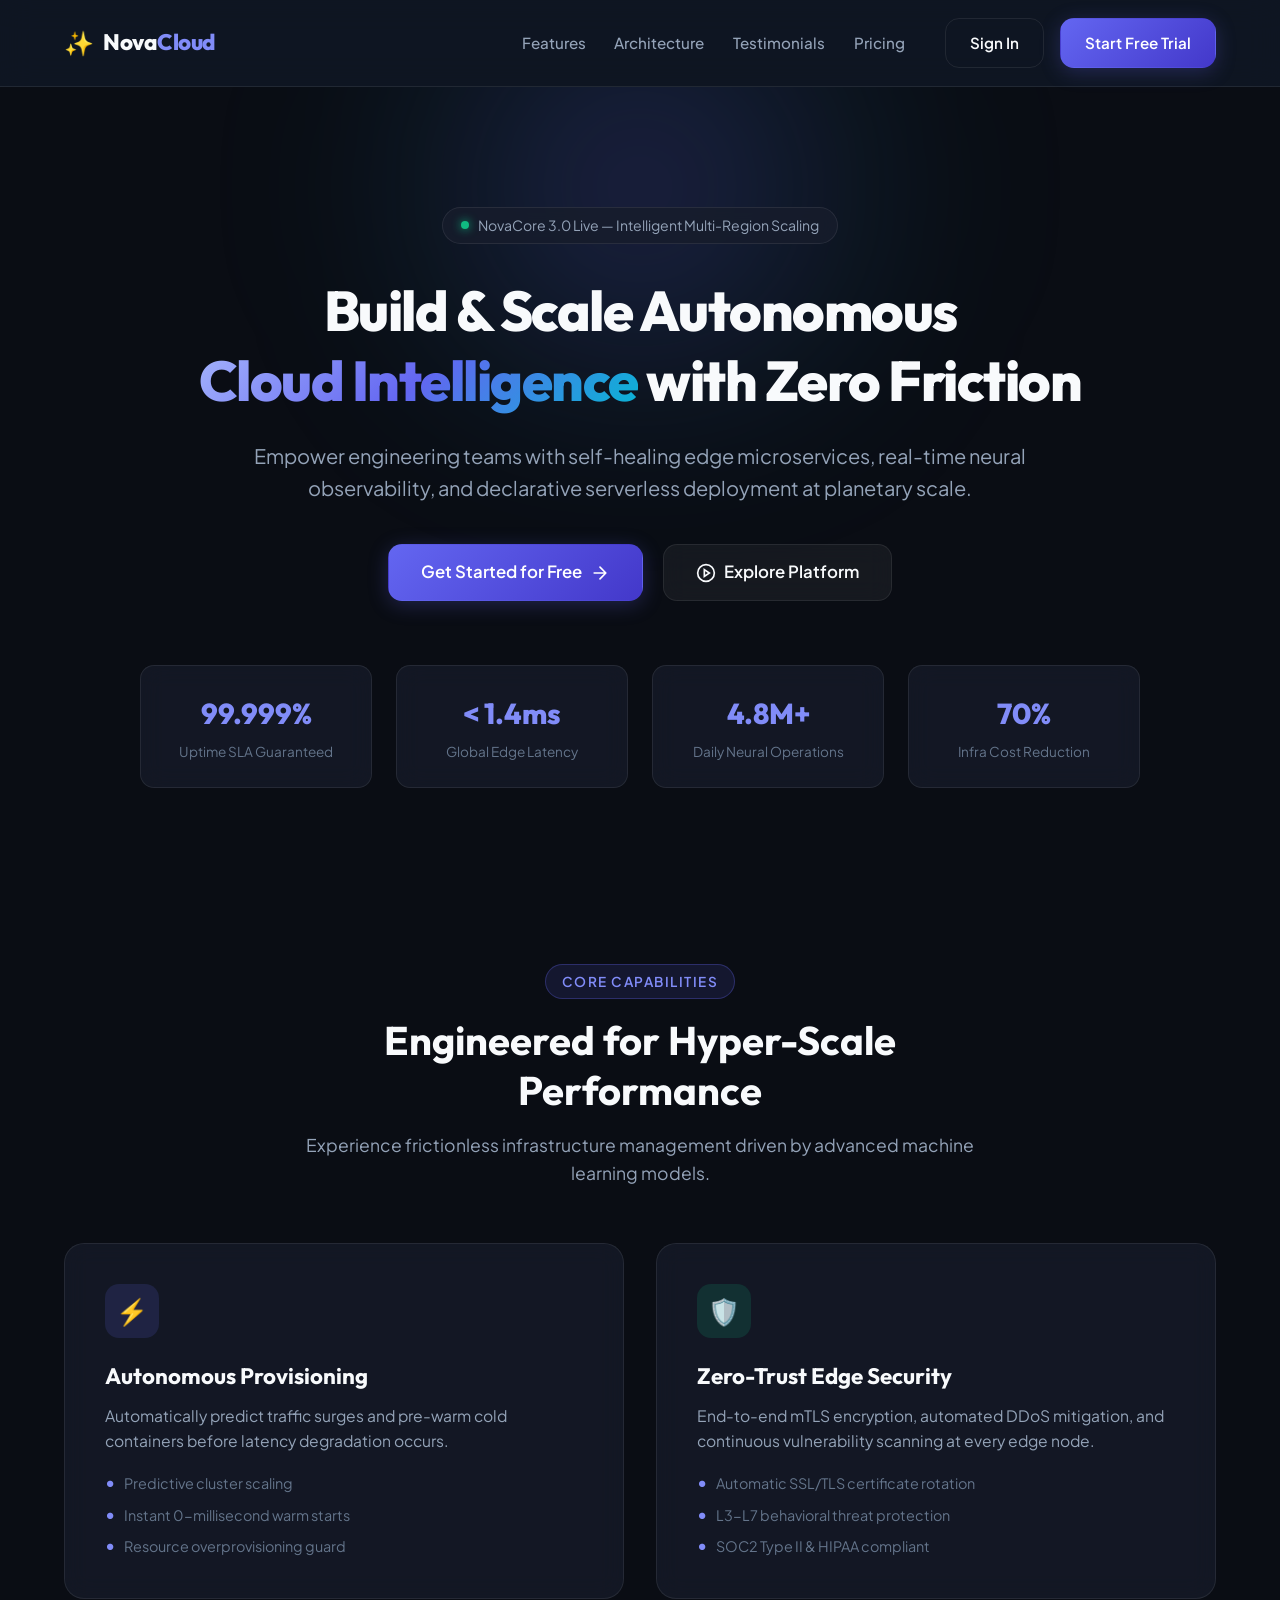
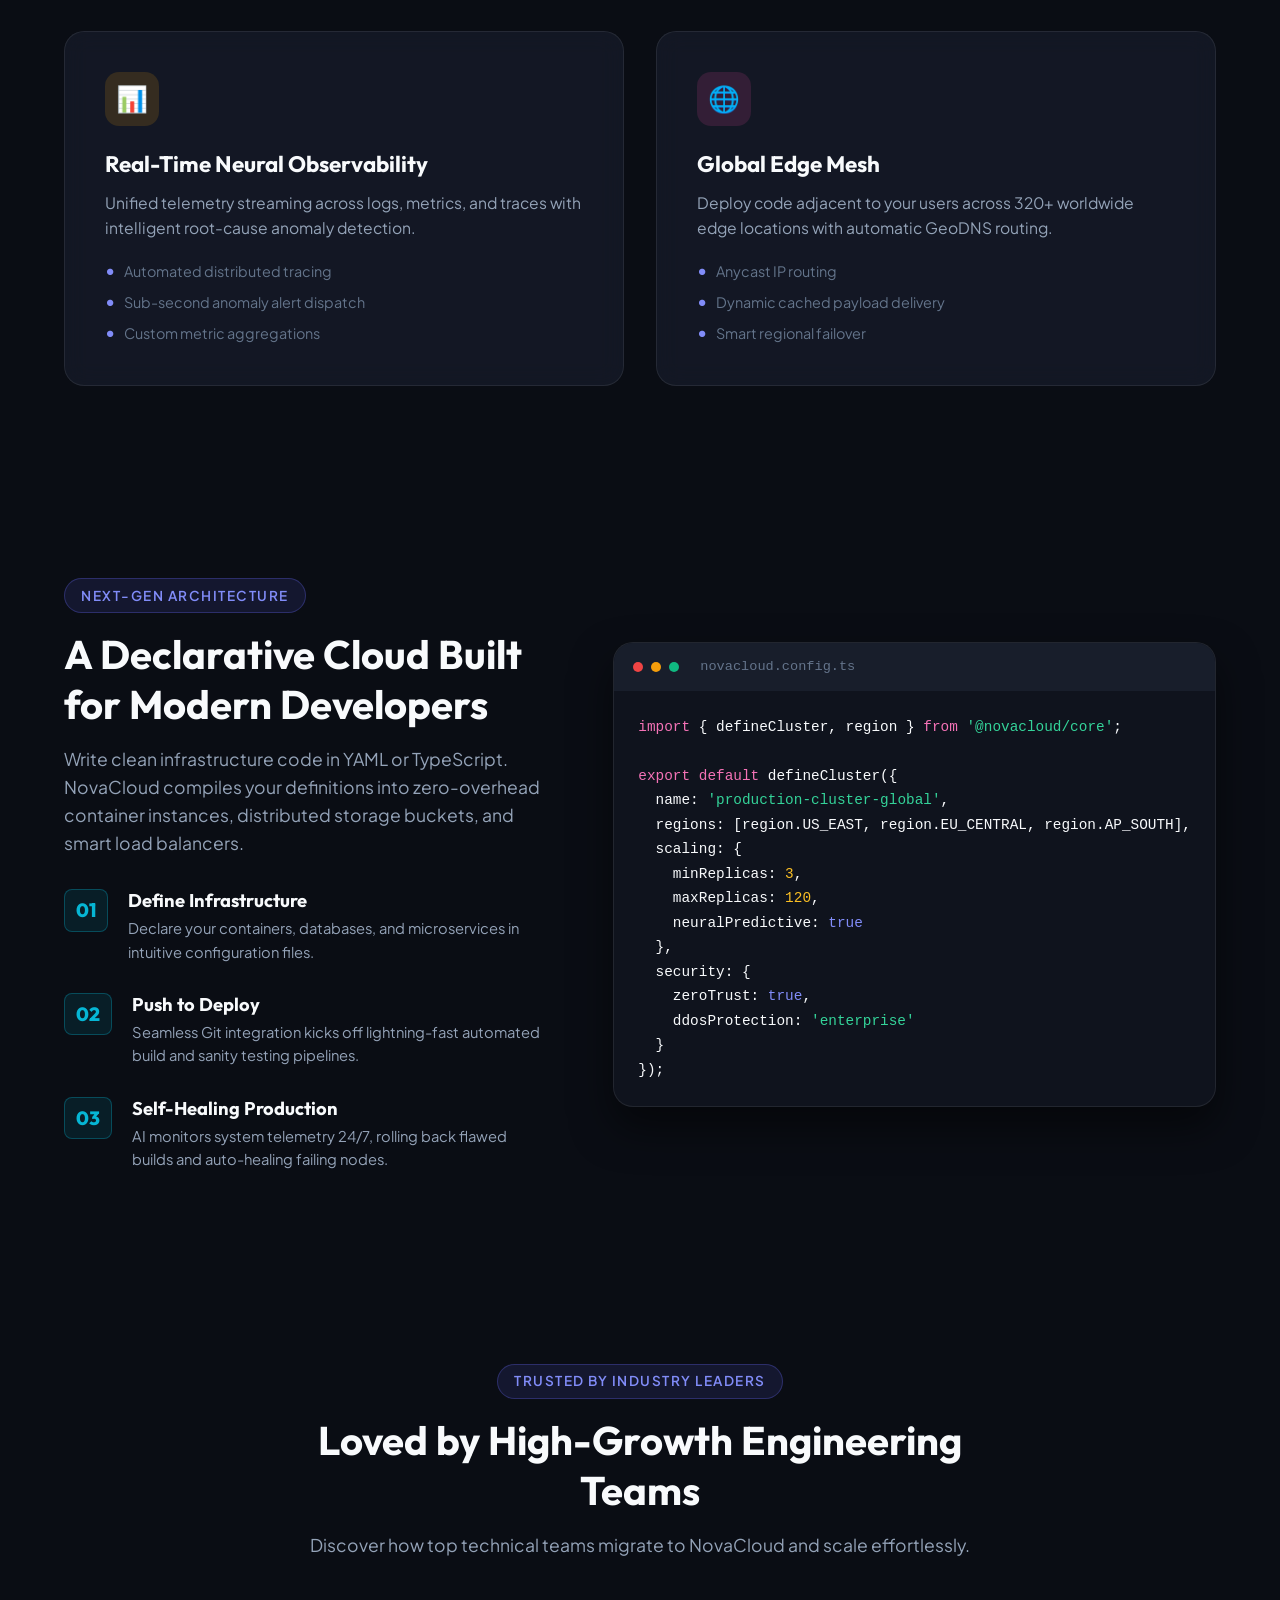
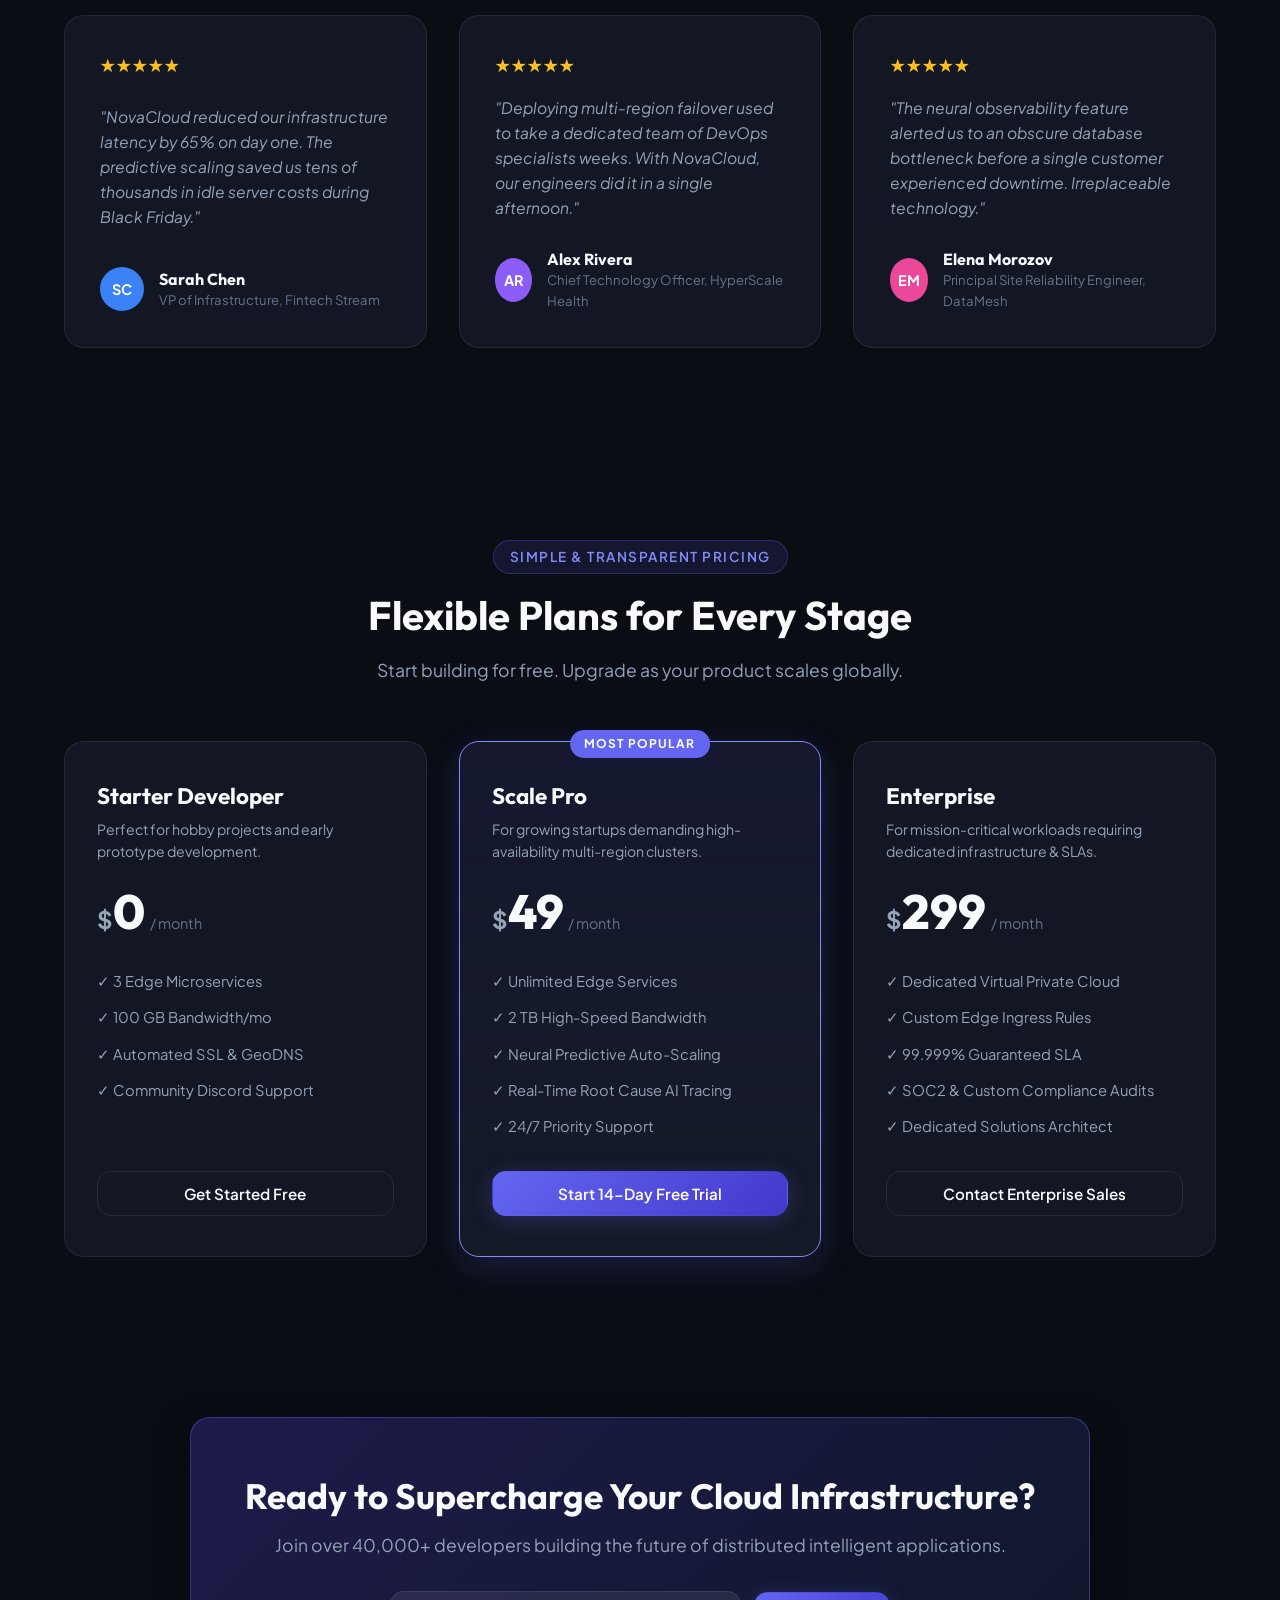
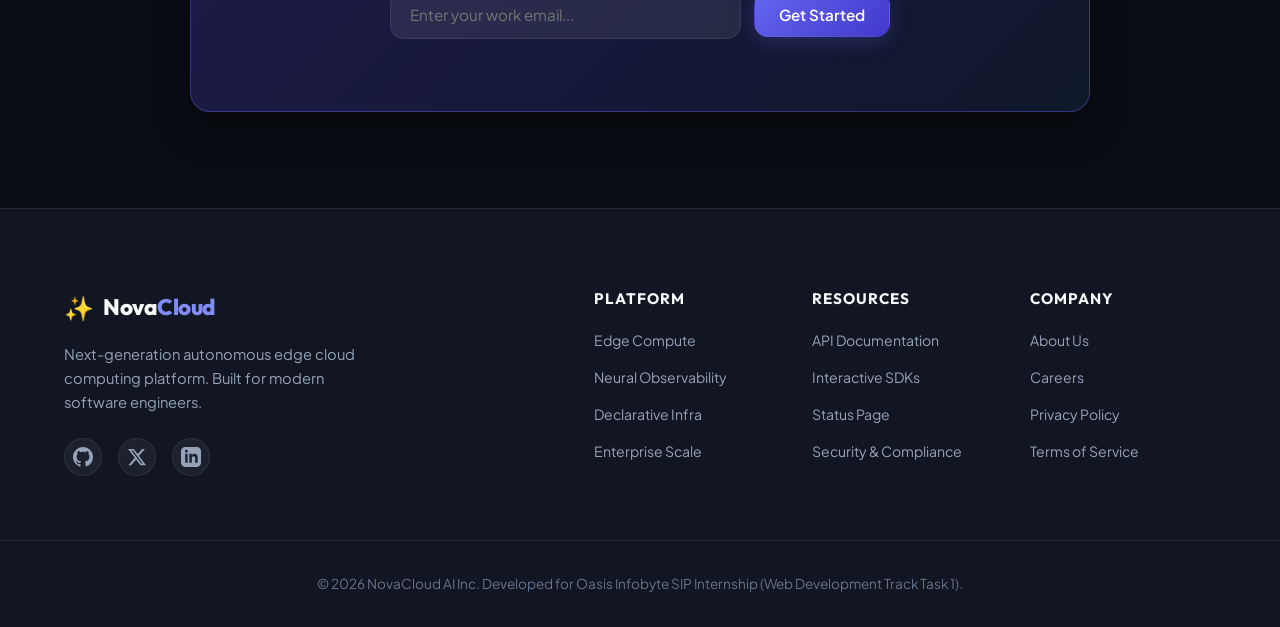
==== WebDev-L1-LandingPage/index.html @ fc26624a "feat: complete Oasis Infobyte Web Development & Designing portfolio (Level 1 & Level 2)" ====
<!DOCTYPE html>
<html lang="en">
<head>
  <meta charset="UTF-8">
  <meta name="viewport" content="width=device-width, initial-scale=1.0">
  <title>NovaCloud AI — Next-Generation Cloud Intelligence Platform</title>
  <meta name="description" content="Deploy, monitor, and scale AI-native autonomous cloud infrastructure with sub-millisecond edge latency and automated neural optimization.">
  <link rel="preconnect" href="https://fonts.googleapis.com">
  <link rel="preconnect" href="https://fonts.gstatic.com" crossorigin>
  <link href="https://fonts.googleapis.com/css2?family=Outfit:wght@400;500;600;700;800&family=Plus+Jakarta+Sans:wght@400;500;600;700&display=swap" rel="stylesheet">
  <link rel="stylesheet" href="styles.css">
</head>
<body>
  <!-- Header & Sticky Navigation -->
  <header class="navbar-wrapper" id="navbar">
    <div class="nav-container">
      <a href="#hero" class="brand-logo" id="brand-logo">
        <span class="logo-icon">✨</span>
        <span class="logo-text">Nova<span>Cloud</span></span>
      </a>

      <nav class="nav-menu" id="nav-menu">
        <ul class="nav-links">
          <li><a href="#features" class="nav-link" id="nav-link-features">Features</a></li>
          <li><a href="#architecture" class="nav-link" id="nav-link-arch">Architecture</a></li>
          <li><a href="#testimonials" class="nav-link" id="nav-link-testimonials">Testimonials</a></li>
          <li><a href="#pricing" class="nav-link" id="nav-link-pricing">Pricing</a></li>
        </ul>
        <div class="nav-actions">
          <a href="#pricing" class="btn btn-secondary" id="btn-nav-login">Sign In</a>
          <a href="#pricing" class="btn btn-primary" id="btn-nav-cta">Start Free Trial</a>
        </div>
      </nav>

      <button class="mobile-toggle" id="mobile-toggle" aria-label="Toggle navigation menu">
        <span class="hamburger-bar"></span>
        <span class="hamburger-bar"></span>
        <span class="hamburger-bar"></span>
      </button>
    </div>
  </header>

  <main>
    <!-- Hero Section -->
    <section class="hero-section" id="hero">
      <div class="hero-bg-glow"></div>
      <div class="container hero-container">
        <div class="hero-badge">
          <span class="badge-pulse"></span>
          <span>NovaCore 3.0 Live — Intelligent Multi-Region Scaling</span>
        </div>
        <h1 class="hero-headline">
          Build & Scale Autonomous <br>
          <span class="gradient-text">Cloud Intelligence</span> with Zero Friction
        </h1>
        <p class="hero-subheadline">
          Empower engineering teams with self-healing edge microservices, real-time neural observability, and declarative serverless deployment at planetary scale.
        </p>
        <div class="hero-cta-group">
          <a href="#pricing" class="btn btn-primary btn-lg" id="hero-btn-primary">
            <span>Get Started for Free</span>
            <svg width="20" height="20" viewBox="0 0 24 24" fill="none" stroke="currentColor" stroke-width="2" stroke-linecap="round" stroke-linejoin="round"><path d="M5 12h14M12 5l7 7-7 7"/></svg>
          </a>
          <a href="#features" class="btn btn-glass btn-lg" id="hero-btn-demo">
            <svg width="20" height="20" viewBox="0 0 24 24" fill="none" stroke="currentColor" stroke-width="2"><circle cx="12" cy="12" r="10"/><polygon points="10 8 16 12 10 16 10 8"/></svg>
            <span>Explore Platform</span>
          </a>
        </div>
        
        <!-- Live Metrics Strip -->
        <div class="hero-metrics">
          <div class="metric-card">
            <span class="metric-val">99.999%</span>
            <span class="metric-lbl">Uptime SLA Guaranteed</span>
          </div>
          <div class="metric-card">
            <span class="metric-val">&lt; 1.4ms</span>
            <span class="metric-lbl">Global Edge Latency</span>
          </div>
          <div class="metric-card">
            <span class="metric-val">4.8M+</span>
            <span class="metric-lbl">Daily Neural Operations</span>
          </div>
          <div class="metric-card">
            <span class="metric-val">70%</span>
            <span class="metric-lbl">Infra Cost Reduction</span>
          </div>
        </div>
      </div>
    </section>

    <!-- Features Section -->
    <section class="section features-section" id="features">
      <div class="container">
        <div class="section-header">
          <span class="section-tag">Core Capabilities</span>
          <h2 class="section-title">Engineered for Hyper-Scale Performance</h2>
          <p class="section-desc">Experience frictionless infrastructure management driven by advanced machine learning models.</p>
        </div>

        <div class="features-grid">
          <div class="feature-card">
            <div class="feature-icon" style="background: rgba(99, 102, 241, 0.15); color: #818cf8;">⚡</div>
            <h3>Autonomous Provisioning</h3>
            <p>Automatically predict traffic surges and pre-warm cold containers before latency degradation occurs.</p>
            <ul class="feature-bullets">
              <li>Predictive cluster scaling</li>
              <li>Instant 0-millisecond warm starts</li>
              <li>Resource overprovisioning guard</li>
            </ul>
          </div>

          <div class="feature-card">
            <div class="feature-icon" style="background: rgba(16, 185, 129, 0.15); color: #34d399;">🛡️</div>
            <h3>Zero-Trust Edge Security</h3>
            <p>End-to-end mTLS encryption, automated DDoS mitigation, and continuous vulnerability scanning at every edge node.</p>
            <ul class="feature-bullets">
              <li>Automatic SSL/TLS certificate rotation</li>
              <li>L3-L7 behavioral threat protection</li>
              <li>SOC2 Type II & HIPAA compliant</li>
            </ul>
          </div>

          <div class="feature-card">
            <div class="feature-icon" style="background: rgba(245, 158, 11, 0.15); color: #fbbf24;">📊</div>
            <h3>Real-Time Neural Observability</h3>
            <p>Unified telemetry streaming across logs, metrics, and traces with intelligent root-cause anomaly detection.</p>
            <ul class="feature-bullets">
              <li>Automated distributed tracing</li>
              <li>Sub-second anomaly alert dispatch</li>
              <li>Custom metric aggregations</li>
            </ul>
          </div>

          <div class="feature-card">
            <div class="feature-icon" style="background: rgba(236, 72, 153, 0.15); color: #f472b6;">🌐</div>
            <h3>Global Edge Mesh</h3>
            <p>Deploy code adjacent to your users across 320+ worldwide edge locations with automatic GeoDNS routing.</p>
            <ul class="feature-bullets">
              <li>Anycast IP routing</li>
              <li>Dynamic cached payload delivery</li>
              <li>Smart regional failover</li>
            </ul>
          </div>
        </div>
      </div>
    </section>

    <!-- Architecture / About Section -->
    <section class="section arch-section" id="architecture">
      <div class="container">
        <div class="arch-wrapper">
          <div class="arch-content">
            <span class="section-tag">Next-Gen Architecture</span>
            <h2 class="section-title">A Declarative Cloud Built for Modern Developers</h2>
            <p class="section-desc">
              Write clean infrastructure code in YAML or TypeScript. NovaCloud compiles your definitions into zero-overhead container instances, distributed storage buckets, and smart load balancers.
            </p>
            <div class="arch-steps">
              <div class="arch-step-item">
                <span class="step-num">01</span>
                <div>
                  <h4>Define Infrastructure</h4>
                  <p>Declare your containers, databases, and microservices in intuitive configuration files.</p>
                </div>
              </div>
              <div class="arch-step-item">
                <span class="step-num">02</span>
                <div>
                  <h4>Push to Deploy</h4>
                  <p>Seamless Git integration kicks off lightning-fast automated build and sanity testing pipelines.</p>
                </div>
              </div>
              <div class="arch-step-item">
                <span class="step-num">03</span>
                <div>
                  <h4>Self-Healing Production</h4>
                  <p>AI monitors system telemetry 24/7, rolling back flawed builds and auto-healing failing nodes.</p>
                </div>
              </div>
            </div>
          </div>
          <div class="arch-visual">
            <div class="code-terminal">
              <div class="terminal-header">
                <span class="t-dot red"></span>
                <span class="t-dot yellow"></span>
                <span class="t-dot green"></span>
                <span class="t-title">novacloud.config.ts</span>
              </div>
              <pre class="terminal-code"><code><span class="c-keyword">import</span> { defineCluster, region } <span class="c-keyword">from</span> <span class="c-string">'@novacloud/core'</span>;

<span class="c-keyword">export default</span> defineCluster({
  name: <span class="c-string">'production-cluster-global'</span>,
  regions: [region.US_EAST, region.EU_CENTRAL, region.AP_SOUTH],
  scaling: {
    minReplicas: <span class="c-number">3</span>,
    maxReplicas: <span class="c-number">120</span>,
    neuralPredictive: <span class="c-boolean">true</span>
  },
  security: {
    zeroTrust: <span class="c-boolean">true</span>,
    ddosProtection: <span class="c-string">'enterprise'</span>
  }
});</code></pre>
            </div>
          </div>
        </div>
      </div>
    </section>

    <!-- Testimonials Section -->
    <section class="section testimonials-section" id="testimonials">
      <div class="container">
        <div class="section-header">
          <span class="section-tag">Trusted by Industry Leaders</span>
          <h2 class="section-title">Loved by High-Growth Engineering Teams</h2>
          <p class="section-desc">Discover how top technical teams migrate to NovaCloud and scale effortlessly.</p>
        </div>

        <div class="testimonials-grid">
          <div class="testimonial-card">
            <div class="rating-stars">★★★★★</div>
            <p class="testimonial-quote">"NovaCloud reduced our infrastructure latency by 65% on day one. The predictive scaling saved us tens of thousands in idle server costs during Black Friday."</p>
            <div class="author-info">
              <div class="author-avatar" style="background: #3b82f6;">SC</div>
              <div>
                <h4 class="author-name">Sarah Chen</h4>
                <p class="author-role">VP of Infrastructure, Fintech Stream</p>
              </div>
            </div>
          </div>

          <div class="testimonial-card">
            <div class="rating-stars">★★★★★</div>
            <p class="testimonial-quote">"Deploying multi-region failover used to take a dedicated team of DevOps specialists weeks. With NovaCloud, our engineers did it in a single afternoon."</p>
            <div class="author-info">
              <div class="author-avatar" style="background: #8b5cf6;">AR</div>
              <div>
                <h4 class="author-name">Alex Rivera</h4>
                <p class="author-role">Chief Technology Officer, HyperScale Health</p>
              </div>
            </div>
          </div>

          <div class="testimonial-card">
            <div class="rating-stars">★★★★★</div>
            <p class="testimonial-quote">"The neural observability feature alerted us to an obscure database bottleneck before a single customer experienced downtime. Irreplaceable technology."</p>
            <div class="author-info">
              <div class="author-avatar" style="background: #ec4899;">EM</div>
              <div>
                <h4 class="author-name">Elena Morozov</h4>
                <p class="author-role">Principal Site Reliability Engineer, DataMesh</p>
              </div>
            </div>
          </div>
        </div>
      </div>
    </section>

    <!-- Pricing Section -->
    <section class="section pricing-section" id="pricing">
      <div class="container">
        <div class="section-header">
          <span class="section-tag">Simple & Transparent Pricing</span>
          <h2 class="section-title">Flexible Plans for Every Stage</h2>
          <p class="section-desc">Start building for free. Upgrade as your product scales globally.</p>
        </div>

        <div class="pricing-grid">
          <div class="pricing-card">
            <h3 class="plan-name">Starter Developer</h3>
            <p class="plan-desc">Perfect for hobby projects and early prototype development.</p>
            <div class="plan-price">
              <span class="price-currency">$</span>
              <span class="price-amount">0</span>
              <span class="price-period">/ month</span>
            </div>
            <ul class="plan-features">
              <li>✓ 3 Edge Microservices</li>
              <li>✓ 100 GB Bandwidth/mo</li>
              <li>✓ Automated SSL & GeoDNS</li>
              <li>✓ Community Discord Support</li>
            </ul>
            <button class="btn btn-outline" id="plan-btn-starter">Get Started Free</button>
          </div>

          <div class="pricing-card popular">
            <div class="popular-tag">Most Popular</div>
            <h3 class="plan-name">Scale Pro</h3>
            <p class="plan-desc">For growing startups demanding high-availability multi-region clusters.</p>
            <div class="plan-price">
              <span class="price-currency">$</span>
              <span class="price-amount">49</span>
              <span class="price-period">/ month</span>
            </div>
            <ul class="plan-features">
              <li>✓ Unlimited Edge Services</li>
              <li>✓ 2 TB High-Speed Bandwidth</li>
              <li>✓ Neural Predictive Auto-Scaling</li>
              <li>✓ Real-Time Root Cause AI Tracing</li>
              <li>✓ 24/7 Priority Support</li>
            </ul>
            <button class="btn btn-primary" id="plan-btn-pro">Start 14-Day Free Trial</button>
          </div>

          <div class="pricing-card">
            <h3 class="plan-name">Enterprise</h3>
            <p class="plan-desc">For mission-critical workloads requiring dedicated infrastructure & SLAs.</p>
            <div class="plan-price">
              <span class="price-currency">$</span>
              <span class="price-amount">299</span>
              <span class="price-period">/ month</span>
            </div>
            <ul class="plan-features">
              <li>✓ Dedicated Virtual Private Cloud</li>
              <li>✓ Custom Edge Ingress Rules</li>
              <li>✓ 99.999% Guaranteed SLA</li>
              <li>✓ SOC2 & Custom Compliance Audits</li>
              <li>✓ Dedicated Solutions Architect</li>
            </ul>
            <button class="btn btn-outline" id="plan-btn-enterprise">Contact Enterprise Sales</button>
          </div>
        </div>
      </div>
    </section>

    <!-- CTA Banner -->
    <section class="cta-banner-section">
      <div class="container">
        <div class="cta-box">
          <h2>Ready to Supercharge Your Cloud Infrastructure?</h2>
          <p>Join over 40,000+ developers building the future of distributed intelligent applications.</p>
          <div class="cta-input-group">
            <input type="email" id="cta-email-input" placeholder="Enter your work email..." aria-label="Work Email Address">
            <button class="btn btn-primary" id="cta-submit-btn">Get Started</button>
          </div>
          <div class="cta-feedback" id="cta-feedback"></div>
        </div>
      </div>
    </section>
  </main>

  <!-- Footer -->
  <footer class="site-footer">
    <div class="container footer-container">
      <div class="footer-brand">
        <a href="#hero" class="brand-logo">
          <span class="logo-icon">✨</span>
          <span class="logo-text">Nova<span>Cloud</span></span>
        </a>
        <p class="footer-tagline">
          Next-generation autonomous edge cloud computing platform. Built for modern software engineers.
        </p>
        <div class="social-links">
          <a href="#" class="social-link" aria-label="GitHub">
            <svg width="20" height="20" fill="currentColor" viewBox="0 0 24 24"><path d="M12 0C5.37 0 0 5.37 0 12c0 5.31 3.435 9.795 8.205 11.385.6.105.825-.255.825-.57 0-.285-.015-1.23-.015-2.235-3.015.555-3.795-.735-4.035-1.41-.135-.345-.72-1.41-1.23-1.695-.42-.225-1.02-.78-.015-.795.945-.015 1.62.87 1.845 1.23 1.08 1.815 2.805 1.305 3.495.99.105-.78.42-1.305.765-1.605-2.67-.3-5.46-1.335-5.46-5.925 0-1.305.465-2.385 1.23-3.225-.12-.3-.54-1.53.12-3.18 0 0 1.005-.315 3.3 1.23.96-.27 1.98-.405 3-.405s2.04.135 3 .405c2.295-1.56 3.3-1.23 3.3-1.23.66 1.65.24 2.88.12 3.18.765.84 1.23 1.905 1.23 3.225 0 4.605-2.805 5.625-5.475 5.925.435.375.81 1.095.81 2.22 0 1.605-.015 2.895-.015 3.3 0 .315.225.69.825.57A12.02 12.02 0 0024 12c0-6.63-5.37-12-12-12z"/></svg>
          </a>
          <a href="#" class="social-link" aria-label="Twitter / X">
            <svg width="20" height="20" fill="currentColor" viewBox="0 0 24 24"><path d="M18.244 2.25h3.308l-7.227 8.26 8.502 11.24H16.17l-5.214-6.817L4.99 21.75H1.68l7.73-8.835L1.254 2.25H8.08l4.713 6.231zm-1.161 17.52h1.833L7.084 4.126H5.117z"/></svg>
          </a>
          <a href="#" class="social-link" aria-label="LinkedIn">
            <svg width="20" height="20" fill="currentColor" viewBox="0 0 24 24"><path d="M19 0h-14c-2.761 0-5 2.239-5 5v14c0 2.761 2.239 5 5 5h14c2.762 0 5-2.239 5-5v-14c0-2.761-2.238-5-5-5zm-11 19h-3v-11h3v11zm-1.5-12.268c-.966 0-1.75-.79-1.75-1.764s.784-1.764 1.75-1.764 1.75.79 1.75 1.764-.783 1.764-1.75 1.764zm13.5 12.268h-3v-5.604c0-3.368-4-3.113-4 0v5.604h-3v-11h3v1.765c1.396-2.586 7-2.777 7 2.476v6.759z"/></svg>
          </a>
        </div>
      </div>

      <div class="footer-links-group">
        <div class="footer-col">
          <h4>Platform</h4>
          <ul>
            <li><a href="#features">Edge Compute</a></li>
            <li><a href="#features">Neural Observability</a></li>
            <li><a href="#architecture">Declarative Infra</a></li>
            <li><a href="#pricing">Enterprise Scale</a></li>
          </ul>
        </div>
        <div class="footer-col">
          <h4>Resources</h4>
          <ul>
            <li><a href="#">API Documentation</a></li>
            <li><a href="#">Interactive SDKs</a></li>
            <li><a href="#">Status Page</a></li>
            <li><a href="#">Security & Compliance</a></li>
          </ul>
        </div>
        <div class="footer-col">
          <h4>Company</h4>
          <ul>
            <li><a href="#">About Us</a></li>
            <li><a href="#">Careers</a></li>
            <li><a href="#">Privacy Policy</a></li>
            <li><a href="#">Terms of Service</a></li>
          </ul>
        </div>
      </div>
    </div>
    <div class="footer-bottom">
      <div class="container">
        <p>&copy; 2026 NovaCloud AI Inc. Developed for Oasis Infobyte SIP Internship (Web Development Track Task 1).</p>
      </div>
    </div>
  </footer>

  <script src="app.js"></script>
</body>
</html>
---- WebDev-L1-LandingPage/styles.css ----
/* Modern Design System & Tokens */
:root {
  --bg-primary: #0a0d14;
  --bg-secondary: #111622;
  --bg-card: rgba(23, 29, 44, 0.7);
  --bg-glass: rgba(17, 24, 39, 0.75);
  
  --primary: #6366f1;
  --primary-hover: #4f46e5;
  --primary-light: #818cf8;
  --accent: #06b6d4;
  --accent-glow: rgba(99, 102, 241, 0.25);

  --text-main: #f8fafc;
  --text-muted: #94a3b8;
  --text-dim: #64748b;
  
  --border-subtle: rgba(255, 255, 255, 0.08);
  --border-active: rgba(99, 102, 241, 0.4);

  --radius-sm: 8px;
  --radius-md: 14px;
  --radius-lg: 20px;
  --radius-full: 9999px;

  --font-heading: 'Outfit', sans-serif;
  --font-body: 'Plus Jakarta Sans', sans-serif;

  --transition-fast: 0.2s cubic-bezier(0.4, 0, 0.2, 1);
  --transition-smooth: 0.3s cubic-bezier(0.16, 1, 0.3, 1);
}

/* Reset & Box-Sizing */
*, *::before, *::after {
  box-sizing: border-box;
  margin: 0;
  padding: 0;
}

html {
  scroll-behavior: smooth;
  font-size: 16px;
}

body {
  background-color: var(--bg-primary);
  color: var(--text-main);
  font-family: var(--font-body);
  line-height: 1.6;
  overflow-x: hidden;
  -webkit-font-smoothing: antialiased;
}

/* Typography Defaults */
h1, h2, h3, h4, h5, h6 {
  font-family: var(--font-heading);
  color: var(--text-main);
  line-height: 1.25;
  font-weight: 700;
}

p {
  color: var(--text-muted);
}

a {
  color: inherit;
  text-decoration: none;
}

ul {
  list-style: none;
}

/* Utility Layout */
.container {
  width: 100%;
  max-width: 1200px;
  margin: 0 auto;
  padding: 0 1.5rem;
}

.section {
  padding: 6rem 0;
  position: relative;
}

.section-header {
  text-align: center;
  max-width: 700px;
  margin: 0 auto 3.5rem auto;
}

.section-tag {
  display: inline-block;
  font-size: 0.85rem;
  font-weight: 600;
  text-transform: uppercase;
  letter-spacing: 1.5px;
  color: var(--primary-light);
  background: rgba(99, 102, 241, 0.12);
  border: 1px solid rgba(99, 102, 241, 0.3);
  padding: 0.35rem 1rem;
  border-radius: var(--radius-full);
  margin-bottom: 1rem;
}

.section-title {
  font-size: 2.5rem;
  margin-bottom: 1rem;
}

.section-desc {
  font-size: 1.1rem;
  color: var(--text-muted);
}

.gradient-text {
  background: linear-gradient(135deg, #a5b4fc 0%, #6366f1 50%, #06b6d4 100%);
  -webkit-background-clip: text;
  -webkit-text-fill-color: transparent;
}

/* Buttons */
.btn {
  display: inline-flex;
  align-items: center;
  justify-content: center;
  gap: 0.5rem;
  font-family: var(--font-body);
  font-weight: 600;
  font-size: 0.95rem;
  padding: 0.75rem 1.5rem;
  border-radius: var(--radius-md);
  border: 1px solid transparent;
  cursor: pointer;
  transition: all var(--transition-fast);
}

.btn-primary {
  background: linear-gradient(135deg, var(--primary) 0%, #4338ca 100%);
  color: #ffffff;
  box-shadow: 0 4px 20px var(--accent-glow);
}

.btn-primary:hover {
  transform: translateY(-2px);
  box-shadow: 0 6px 25px rgba(99, 102, 241, 0.45);
}

.btn-secondary {
  background: transparent;
  color: var(--text-main);
  border: 1px solid var(--border-subtle);
}

.btn-secondary:hover {
  background: rgba(255, 255, 255, 0.05);
  border-color: var(--border-active);
}

.btn-glass {
  background: rgba(255, 255, 255, 0.05);
  backdrop-filter: blur(12px);
  border: 1px solid var(--border-subtle);
  color: var(--text-main);
}

.btn-glass:hover {
  background: rgba(255, 255, 255, 0.1);
  border-color: var(--primary-light);
  transform: translateY(-2px);
}

.btn-outline {
  background: transparent;
  border: 1px solid var(--border-subtle);
  color: var(--text-main);
  width: 100%;
}

.btn-outline:hover {
  border-color: var(--primary-light);
  color: var(--primary-light);
  background: rgba(99, 102, 241, 0.05);
}

.btn-lg {
  padding: 0.9rem 2rem;
  font-size: 1.05rem;
}

/* Header & Sticky Navigation */
.navbar-wrapper {
  position: sticky;
  top: 0;
  z-index: 1000;
  width: 100%;
  background: var(--bg-glass);
  backdrop-filter: blur(16px);
  border-bottom: 1px solid var(--border-subtle);
  transition: background var(--transition-fast);
}

.nav-container {
  display: flex;
  align-items: center;
  justify-content: space-between;
  max-width: 1200px;
  margin: 0 auto;
  padding: 1.1rem 1.5rem;
}

.brand-logo {
  display: flex;
  align-items: center;
  gap: 0.6rem;
  font-family: var(--font-heading);
  font-size: 1.4rem;
  font-weight: 800;
  letter-spacing: -0.5px;
}

.logo-icon {
  font-size: 1.5rem;
}

.logo-text span {
  color: var(--primary-light);
}

.nav-menu {
  display: flex;
  align-items: center;
  gap: 2.5rem;
}

.nav-links {
  display: flex;
  align-items: center;
  gap: 1.8rem;
}

.nav-link {
  font-size: 0.95rem;
  font-weight: 500;
  color: var(--text-muted);
  transition: color var(--transition-fast);
}

.nav-link:hover, .nav-link.active {
  color: var(--text-main);
}

.nav-actions {
  display: flex;
  align-items: center;
  gap: 1rem;
}

.mobile-toggle {
  display: none;
  background: transparent;
  border: none;
  cursor: pointer;
  flex-direction: column;
  gap: 5px;
}

.hamburger-bar {
  width: 24px;
  height: 2px;
  background-color: var(--text-main);
  border-radius: 2px;
  transition: all var(--transition-fast);
}

/* Hero Section */
.hero-section {
  position: relative;
  padding: 7.5rem 0 5rem 0;
  text-align: center;
  overflow: hidden;
}

.hero-bg-glow {
  position: absolute;
  top: -150px;
  left: 50%;
  transform: translateX(-50%);
  width: 800px;
  height: 500px;
  background: radial-gradient(circle, rgba(99, 102, 241, 0.25) 0%, rgba(6, 182, 212, 0.05) 50%, transparent 70%);
  filter: blur(80px);
  pointer-events: none;
  z-index: 0;
}

.hero-container {
  position: relative;
  z-index: 1;
}

.hero-badge {
  display: inline-flex;
  align-items: center;
  gap: 0.6rem;
  background: rgba(23, 29, 44, 0.85);
  border: 1px solid var(--border-subtle);
  padding: 0.4rem 1.1rem;
  border-radius: var(--radius-full);
  font-size: 0.88rem;
  color: var(--text-muted);
  margin-bottom: 2rem;
  backdrop-filter: blur(10px);
}

.badge-pulse {
  width: 8px;
  height: 8px;
  background: #10b981;
  border-radius: 50%;
  box-shadow: 0 0 10px #10b981;
}

.hero-headline {
  font-size: 3.5rem;
  font-weight: 800;
  letter-spacing: -1.5px;
  margin-bottom: 1.5rem;
}

.hero-subheadline {
  font-size: 1.25rem;
  color: var(--text-muted);
  max-width: 780px;
  margin: 0 auto 2.5rem auto;
  line-height: 1.6;
}

.hero-cta-group {
  display: flex;
  align-items: center;
  justify-content: center;
  gap: 1.2rem;
  margin-bottom: 4rem;
  flex-wrap: wrap;
}

.hero-metrics {
  display: grid;
  grid-template-columns: repeat(4, 1fr);
  gap: 1.5rem;
  max-width: 1000px;
  margin: 0 auto;
}

.metric-card {
  background: var(--bg-card);
  border: 1px solid var(--border-subtle);
  border-radius: var(--radius-md);
  padding: 1.5rem 1rem;
  backdrop-filter: blur(12px);
  display: flex;
  flex-direction: column;
  gap: 0.3rem;
  transition: transform var(--transition-fast), border-color var(--transition-fast);
}

.metric-card:hover {
  transform: translateY(-3px);
  border-color: var(--border-active);
}

.metric-val {
  font-family: var(--font-heading);
  font-size: 1.8rem;
  font-weight: 800;
  color: var(--primary-light);
}

.metric-lbl {
  font-size: 0.85rem;
  color: var(--text-dim);
}

/* Features Section */
.features-grid {
  display: grid;
  grid-template-columns: repeat(2, 1fr);
  gap: 2rem;
}

.feature-card {
  background: var(--bg-card);
  border: 1px solid var(--border-subtle);
  border-radius: var(--radius-lg);
  padding: 2.5rem;
  backdrop-filter: blur(12px);
  transition: all var(--transition-smooth);
}

.feature-card:hover {
  transform: translateY(-4px);
  border-color: var(--border-active);
  box-shadow: 0 10px 30px rgba(0, 0, 0, 0.3);
}

.feature-icon {
  width: 54px;
  height: 54px;
  border-radius: var(--radius-md);
  display: flex;
  align-items: center;
  justify-content: center;
  font-size: 1.6rem;
  margin-bottom: 1.5rem;
}

.feature-card h3 {
  font-size: 1.4rem;
  margin-bottom: 0.8rem;
}

.feature-card p {
  font-size: 0.98rem;
  margin-bottom: 1.2rem;
}

.feature-bullets {
  display: flex;
  flex-direction: column;
  gap: 0.5rem;
}

.feature-bullets li {
  font-size: 0.9rem;
  color: var(--text-dim);
  position: relative;
  padding-left: 1.2rem;
}

.feature-bullets li::before {
  content: "•";
  position: absolute;
  left: 0;
  color: var(--primary-light);
  font-size: 1.2rem;
  line-height: 1;
}

/* Architecture Section */
.arch-wrapper {
  display: grid;
  grid-template-columns: 1fr 1fr;
  gap: 4rem;
  align-items: center;
}

.arch-steps {
  display: flex;
  flex-direction: column;
  gap: 1.8rem;
  margin-top: 2rem;
}

.arch-step-item {
  display: flex;
  gap: 1.2rem;
  align-items: flex-start;
}

.step-num {
  font-family: var(--font-heading);
  font-size: 1.2rem;
  font-weight: 800;
  color: var(--accent);
  background: rgba(6, 182, 212, 0.1);
  border: 1px solid rgba(6, 182, 212, 0.3);
  padding: 0.3rem 0.7rem;
  border-radius: var(--radius-sm);
}

.arch-step-item h4 {
  font-size: 1.15rem;
  margin-bottom: 0.3rem;
}

.arch-step-item p {
  font-size: 0.92rem;
}

.code-terminal {
  background: #0f131d;
  border: 1px solid var(--border-subtle);
  border-radius: var(--radius-lg);
  overflow: hidden;
  box-shadow: 0 20px 40px rgba(0, 0, 0, 0.5);
}

.terminal-header {
  background: #181e2b;
  padding: 0.8rem 1.2rem;
  display: flex;
  align-items: center;
  gap: 0.5rem;
}

.t-dot {
  width: 10px;
  height: 10px;
  border-radius: 50%;
}

.t-dot.red { background: #ef4444; }
.t-dot.yellow { background: #f59e0b; }
.t-dot.green { background: #10b981; }

.t-title {
  margin-left: 0.8rem;
  font-size: 0.85rem;
  font-family: monospace;
  color: var(--text-dim);
}

.terminal-code {
  padding: 1.5rem;
  font-family: 'Fira Code', monospace;
  font-size: 0.9rem;
  line-height: 1.7;
  overflow-x: auto;
}

.c-keyword { color: #f472b6; }
.c-string { color: #34d399; }
.c-number { color: #fbbf24; }
.c-boolean { color: #818cf8; }

/* Testimonials */
.testimonials-grid {
  display: grid;
  grid-template-columns: repeat(3, 1fr);
  gap: 2rem;
}

.testimonial-card {
  background: var(--bg-card);
  border: 1px solid var(--border-subtle);
  border-radius: var(--radius-lg);
  padding: 2.2rem;
  display: flex;
  flex-direction: column;
  justify-content: space-between;
}

.rating-stars {
  color: #fbbf24;
  font-size: 1.1rem;
  margin-bottom: 1rem;
}

.testimonial-quote {
  font-size: 0.98rem;
  line-height: 1.6;
  margin-bottom: 1.8rem;
  font-style: italic;
}

.author-info {
  display: flex;
  align-items: center;
  gap: 0.9rem;
}

.author-avatar {
  width: 44px;
  height: 44px;
  border-radius: 50%;
  display: flex;
  align-items: center;
  justify-content: center;
  font-weight: 700;
  font-size: 0.9rem;
  color: #ffffff;
}

.author-name {
  font-size: 1rem;
}

.author-role {
  font-size: 0.82rem;
  color: var(--text-dim);
}

/* Pricing Section */
.pricing-grid {
  display: grid;
  grid-template-columns: repeat(3, 1fr);
  gap: 2rem;
  align-items: stretch;
}

.pricing-card {
  background: var(--bg-card);
  border: 1px solid var(--border-subtle);
  border-radius: var(--radius-lg);
  padding: 2.5rem 2rem;
  display: flex;
  flex-direction: column;
  position: relative;
  transition: transform var(--transition-fast);
}

.pricing-card:hover {
  transform: translateY(-4px);
}

.pricing-card.popular {
  border-color: var(--primary-light);
  background: linear-gradient(180deg, rgba(99, 102, 241, 0.12) 0%, rgba(23, 29, 44, 0.8) 100%);
  box-shadow: 0 10px 35px rgba(99, 102, 241, 0.2);
}

.popular-tag {
  position: absolute;
  top: -12px;
  left: 50%;
  transform: translateX(-50%);
  background: var(--primary);
  color: #ffffff;
  font-size: 0.75rem;
  font-weight: 700;
  text-transform: uppercase;
  letter-spacing: 1px;
  padding: 0.3rem 0.9rem;
  border-radius: var(--radius-full);
}

.plan-name {
  font-size: 1.4rem;
  margin-bottom: 0.5rem;
}

.plan-desc {
  font-size: 0.88rem;
  margin-bottom: 1.5rem;
  min-height: 40px;
}

.plan-price {
  display: flex;
  align-items: baseline;
  margin-bottom: 2rem;
}

.price-currency {
  font-size: 1.5rem;
  font-weight: 700;
  color: var(--text-muted);
}

.price-amount {
  font-family: var(--font-heading);
  font-size: 3rem;
  font-weight: 800;
  color: var(--text-main);
  line-height: 1;
}

.price-period {
  font-size: 0.9rem;
  color: var(--text-dim);
  margin-left: 0.3rem;
}

.plan-features {
  display: flex;
  flex-direction: column;
  gap: 0.8rem;
  margin-bottom: 2rem;
  flex-grow: 1;
}

.plan-features li {
  font-size: 0.92rem;
  color: var(--text-muted);
}

/* CTA Banner */
.cta-banner-section {
  padding: 4rem 0 6rem 0;
}

.cta-box {
  background: linear-gradient(135deg, #1e1b4b 0%, #0f172a 100%);
  border: 1px solid var(--border-active);
  border-radius: var(--radius-lg);
  padding: 3.5rem 2rem;
  text-align: center;
  max-width: 900px;
  margin: 0 auto;
  box-shadow: 0 15px 40px rgba(0, 0, 0, 0.4);
}

.cta-box h2 {
  font-size: 2.2rem;
  margin-bottom: 0.8rem;
}

.cta-box p {
  font-size: 1.1rem;
  margin-bottom: 2rem;
}

.cta-input-group {
  display: flex;
  align-items: center;
  justify-content: center;
  gap: 0.8rem;
  max-width: 500px;
  margin: 0 auto;
}

.cta-input-group input {
  flex-grow: 1;
  background: rgba(255, 255, 255, 0.08);
  border: 1px solid var(--border-subtle);
  padding: 0.85rem 1.2rem;
  border-radius: var(--radius-md);
  color: var(--text-main);
  font-family: var(--font-body);
  font-size: 0.95rem;
  outline: none;
  transition: border-color var(--transition-fast);
}

.cta-input-group input:focus {
  border-color: var(--primary-light);
}

.cta-feedback {
  margin-top: 1rem;
  font-size: 0.9rem;
  font-weight: 500;
}

/* Footer */
.site-footer {
  background: var(--bg-secondary);
  border-top: 1px solid var(--border-subtle);
  padding: 5rem 0 2rem 0;
}

.footer-container {
  display: grid;
  grid-template-columns: 1.5fr 2fr;
  gap: 4rem;
  margin-bottom: 4rem;
}

.footer-brand .brand-logo {
  margin-bottom: 1rem;
}

.footer-tagline {
  font-size: 0.92rem;
  max-width: 320px;
  margin-bottom: 1.5rem;
}

.social-links {
  display: flex;
  gap: 1rem;
}

.social-link {
  width: 38px;
  height: 38px;
  border-radius: 50%;
  background: rgba(255, 255, 255, 0.05);
  border: 1px solid var(--border-subtle);
  display: flex;
  align-items: center;
  justify-content: center;
  color: var(--text-muted);
  transition: all var(--transition-fast);
}

.social-link:hover {
  background: var(--primary);
  color: #ffffff;
  transform: translateY(-2px);
}

.footer-links-group {
  display: grid;
  grid-template-columns: repeat(3, 1fr);
  gap: 2rem;
}

.footer-col h4 {
  font-size: 0.95rem;
  text-transform: uppercase;
  letter-spacing: 1px;
  margin-bottom: 1.2rem;
  color: var(--text-main);
}

.footer-col ul {
  display: flex;
  flex-direction: column;
  gap: 0.7rem;
}

.footer-col a {
  font-size: 0.88rem;
  color: var(--text-muted);
  transition: color var(--transition-fast);
}

.footer-col a:hover {
  color: var(--primary-light);
}

.footer-bottom {
  border-top: 1px solid var(--border-subtle);
  padding-top: 2rem;
  text-align: center;
}

.footer-bottom p {
  font-size: 0.85rem;
  color: var(--text-dim);
}

/* Responsive Breakpoints */
@media (max-width: 992px) {
  .hero-headline {
    font-size: 2.8rem;
  }
  .hero-metrics {
    grid-template-columns: repeat(2, 1fr);
  }
  .arch-wrapper {
    grid-template-columns: 1fr;
  }
  .testimonials-grid,
  .pricing-grid {
    grid-template-columns: 1fr;
    max-width: 500px;
    margin: 0 auto;
  }
  .footer-container {
    grid-template-columns: 1fr;
    gap: 3rem;
  }
}

@media (max-width: 768px) {
  .section {
    padding: 4rem 0;
  }
  .nav-menu {
    position: fixed;
    top: 70px;
    left: -100%;
    width: 100%;
    height: calc(100vh - 70px);
    background: var(--bg-primary);
    flex-direction: column;
    justify-content: flex-start;
    padding: 3rem 2rem;
    transition: left var(--transition-smooth);
    border-top: 1px solid var(--border-subtle);
  }
  .nav-menu.open {
    left: 0;
  }
  .nav-links {
    flex-direction: column;
    gap: 1.5rem;
    width: 100%;
  }
  .nav-actions {
    flex-direction: column;
    width: 100%;
    margin-top: 2rem;
  }
  .nav-actions .btn {
    width: 100%;
  }
  .mobile-toggle {
    display: flex;
  }
  .features-grid {
    grid-template-columns: 1fr;
  }
  .hero-headline {
    font-size: 2.2rem;
  }
  .section-title {
    font-size: 2rem;
  }
  .cta-input-group {
    flex-direction: column;
  }
  .cta-input-group input,
  .cta-input-group button {
    width: 100%;
  }
  .footer-links-group {
    grid-template-columns: 1fr;
    gap: 2rem;
  }
}
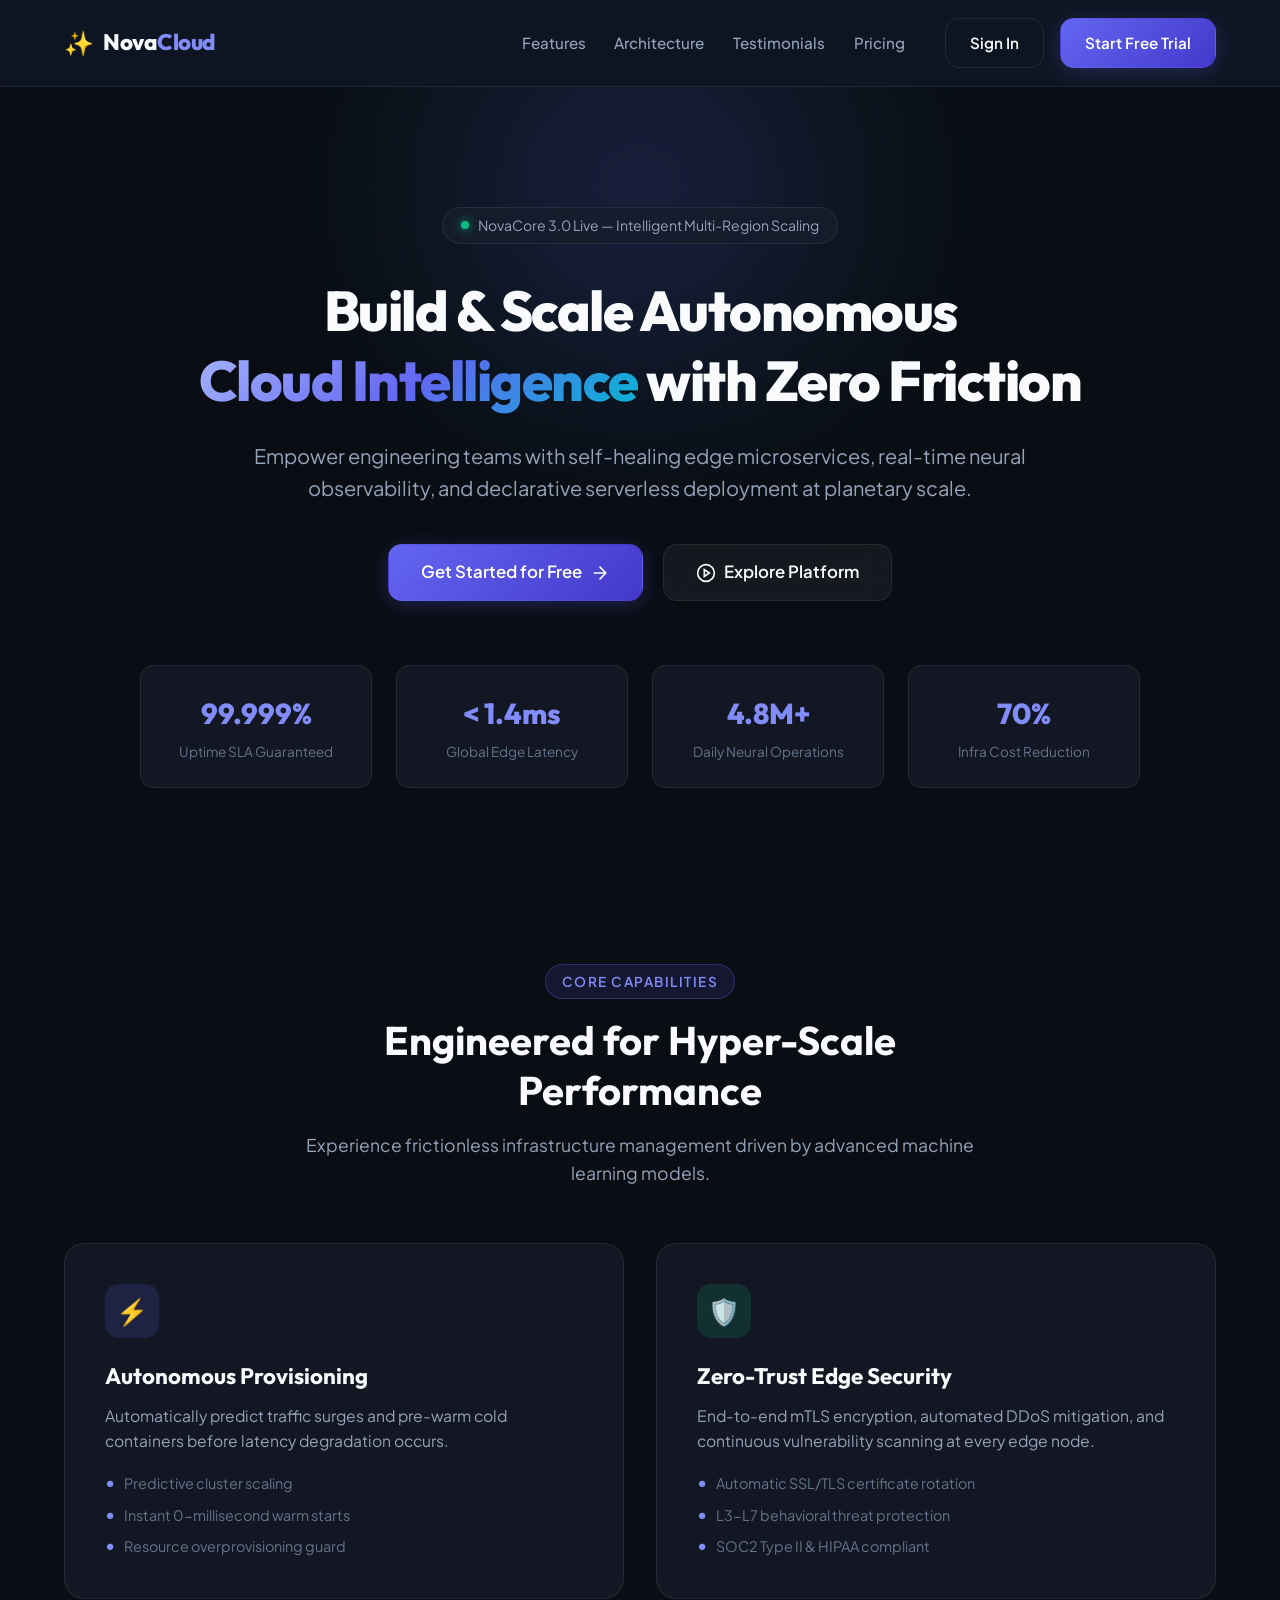
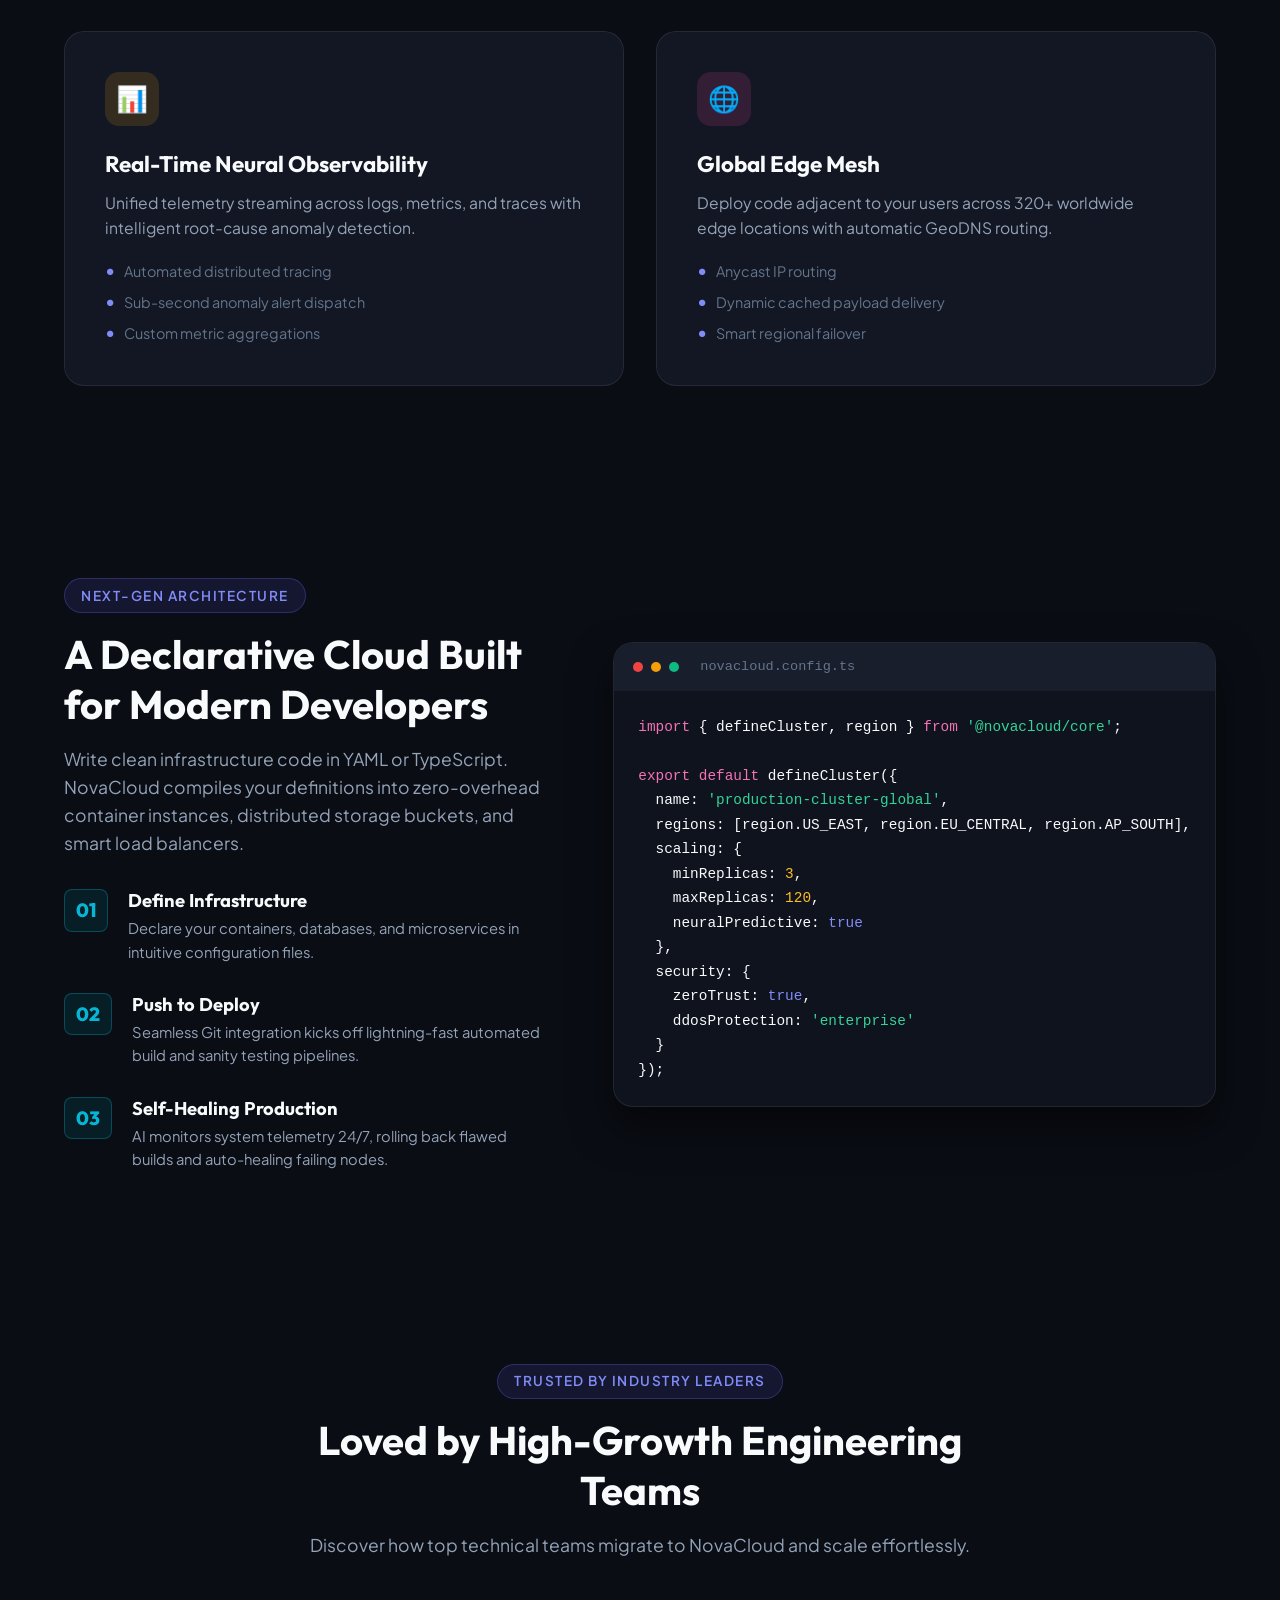
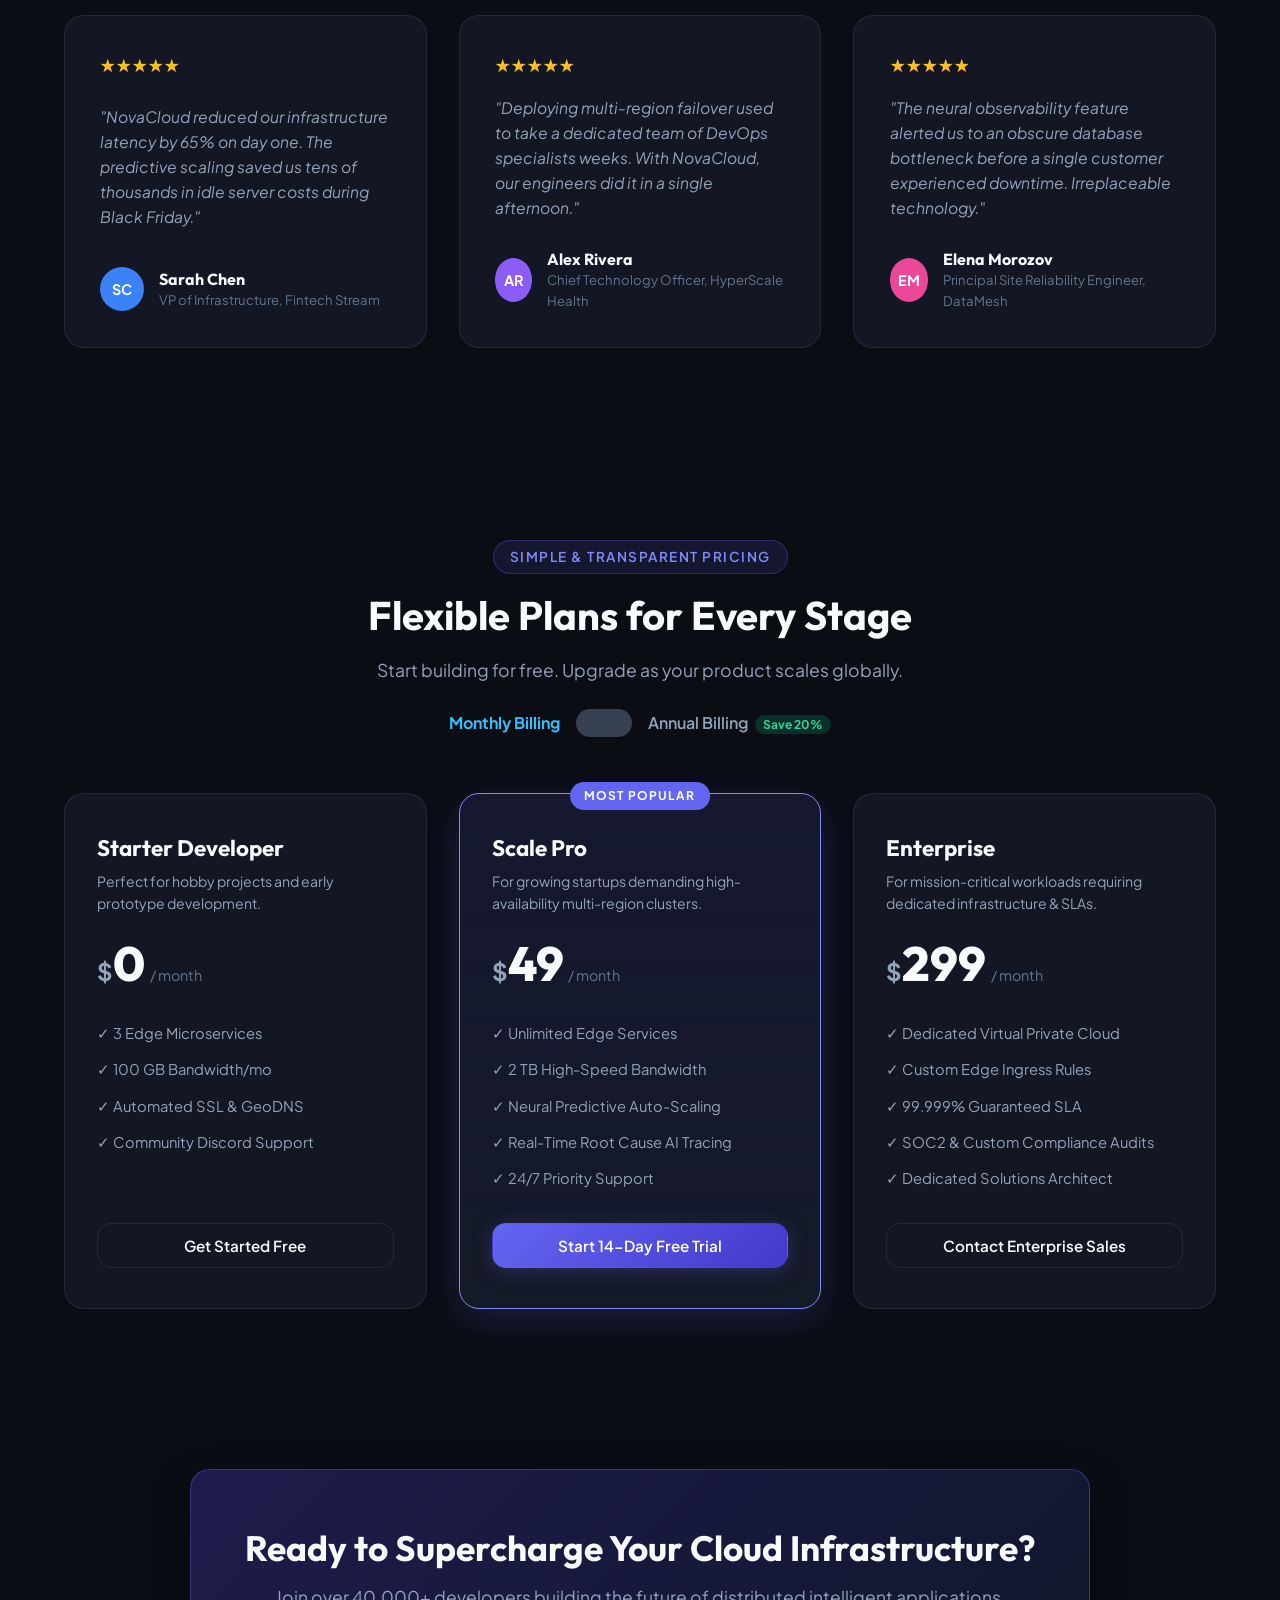
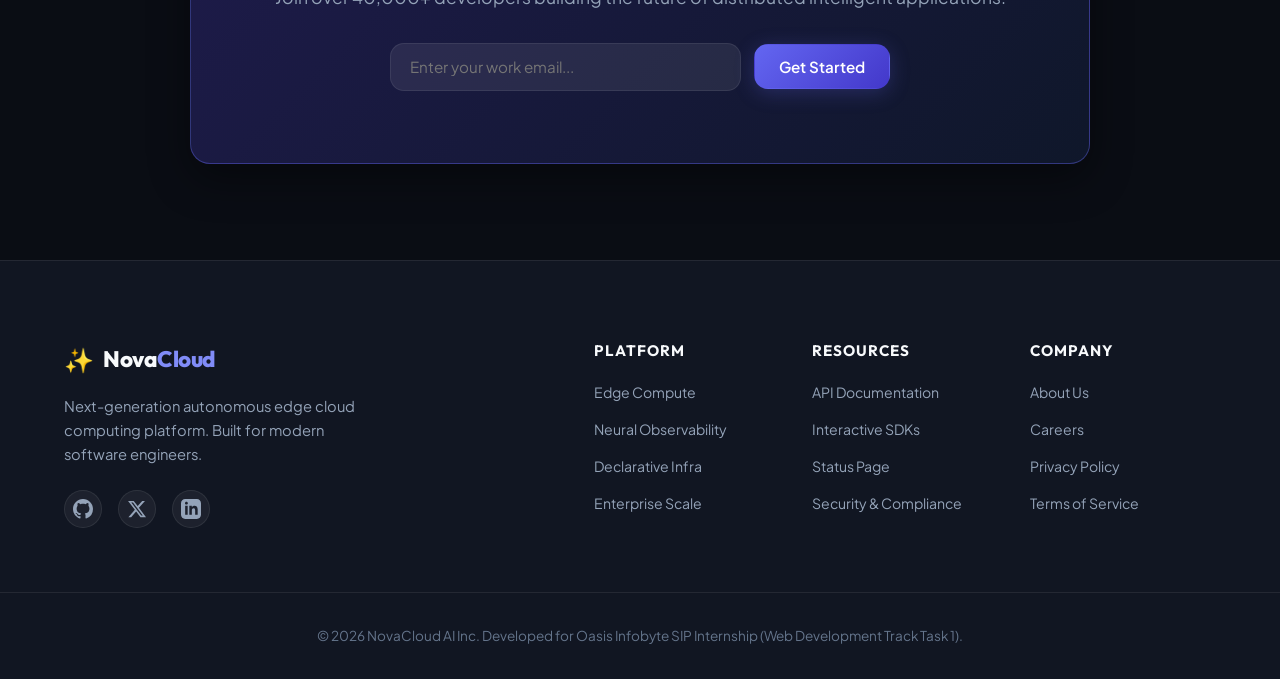
==== commit 552a43b5: "feat: personalize portfolio for Sourabh Patel, add interactive CLI terminal, annual pricing switch, " ====
--- a/WebDev-L1-LandingPage/index.html
+++ b/WebDev-L1-LandingPage/index.html
@@ -265,6 +265,14 @@
           <span class="section-tag">Simple & Transparent Pricing</span>
           <h2 class="section-title">Flexible Plans for Every Stage</h2>
           <p class="section-desc">Start building for free. Upgrade as your product scales globally.</p>
+          <div style="display: flex; justify-content: center; align-items: center; gap: 1rem; margin: 1.5rem 0 2.5rem 0;">
+            <span id="label-monthly" style="font-weight: 700; color: #38bdf8;">Monthly Billing</span>
+            <label style="position: relative; display: inline-block; width: 56px; height: 28px; cursor: pointer;">
+              <input type="checkbox" id="pricing-toggle" style="opacity: 0; width: 0; height: 0;">
+              <span id="toggle-slider" style="position: absolute; inset: 0; background: #374151; border-radius: 28px; transition: 0.3s;"></span>
+            </label>
+            <span id="label-annual" style="font-weight: 600; color: #94a3b8;">Annual Billing <span style="background: rgba(16, 185, 129, 0.2); color: #34d399; font-size: 0.75rem; font-weight: bold; padding: 2px 8px; border-radius: 9999px; margin-left: 4px;">Save 20%</span></span>
+          </div>
         </div>
 
         <div class="pricing-grid">
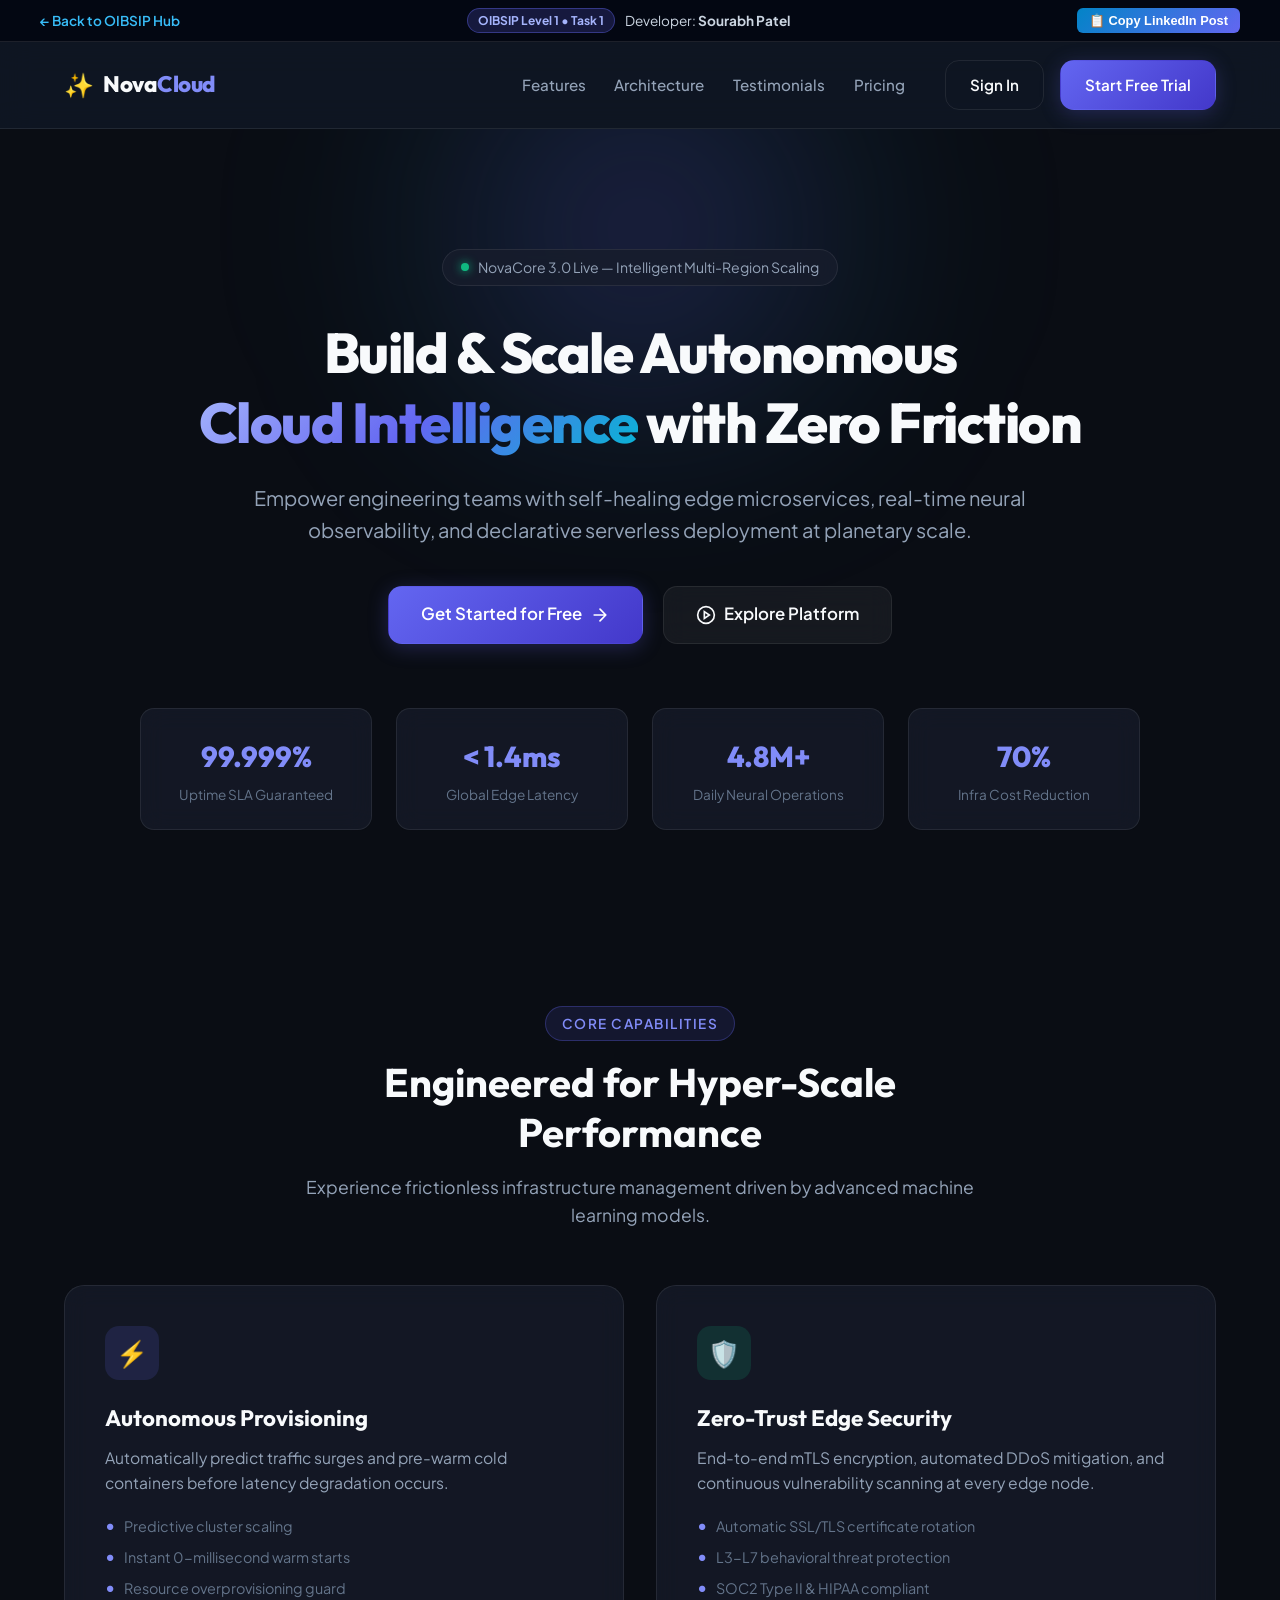
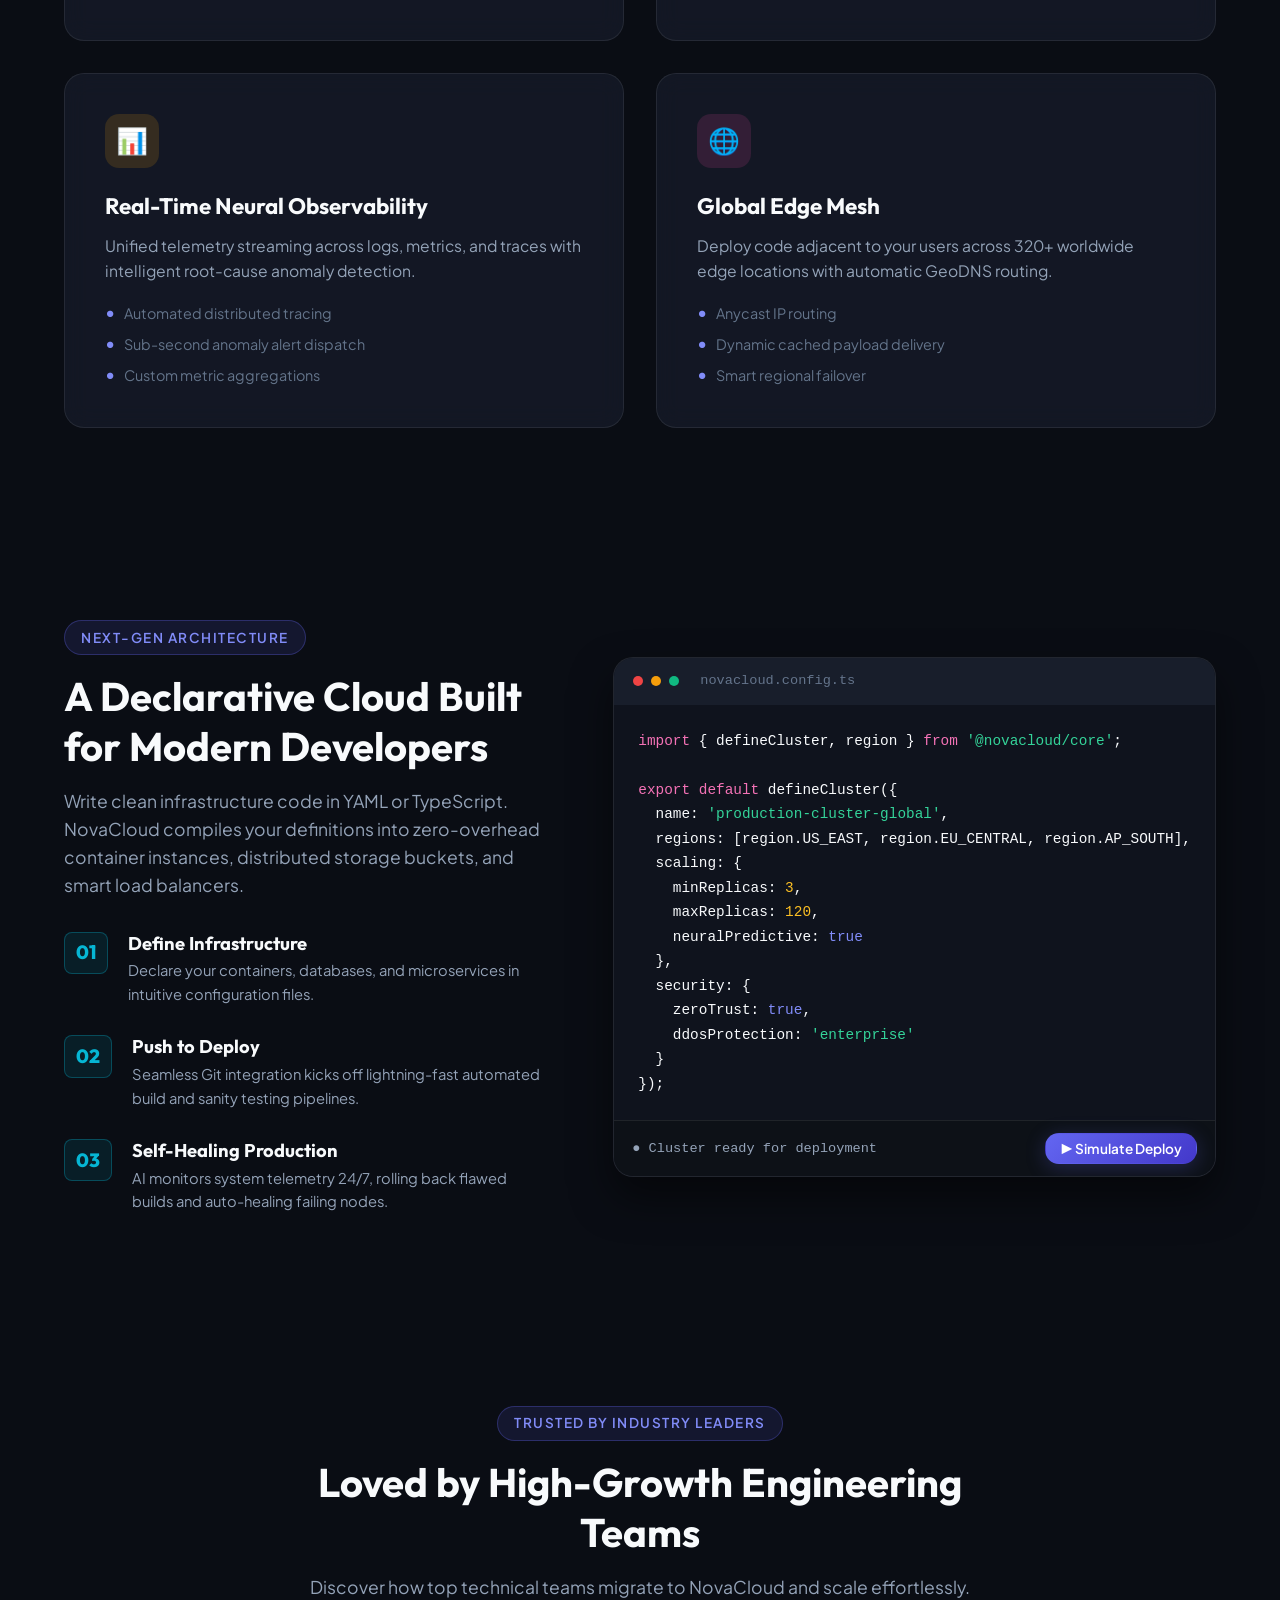
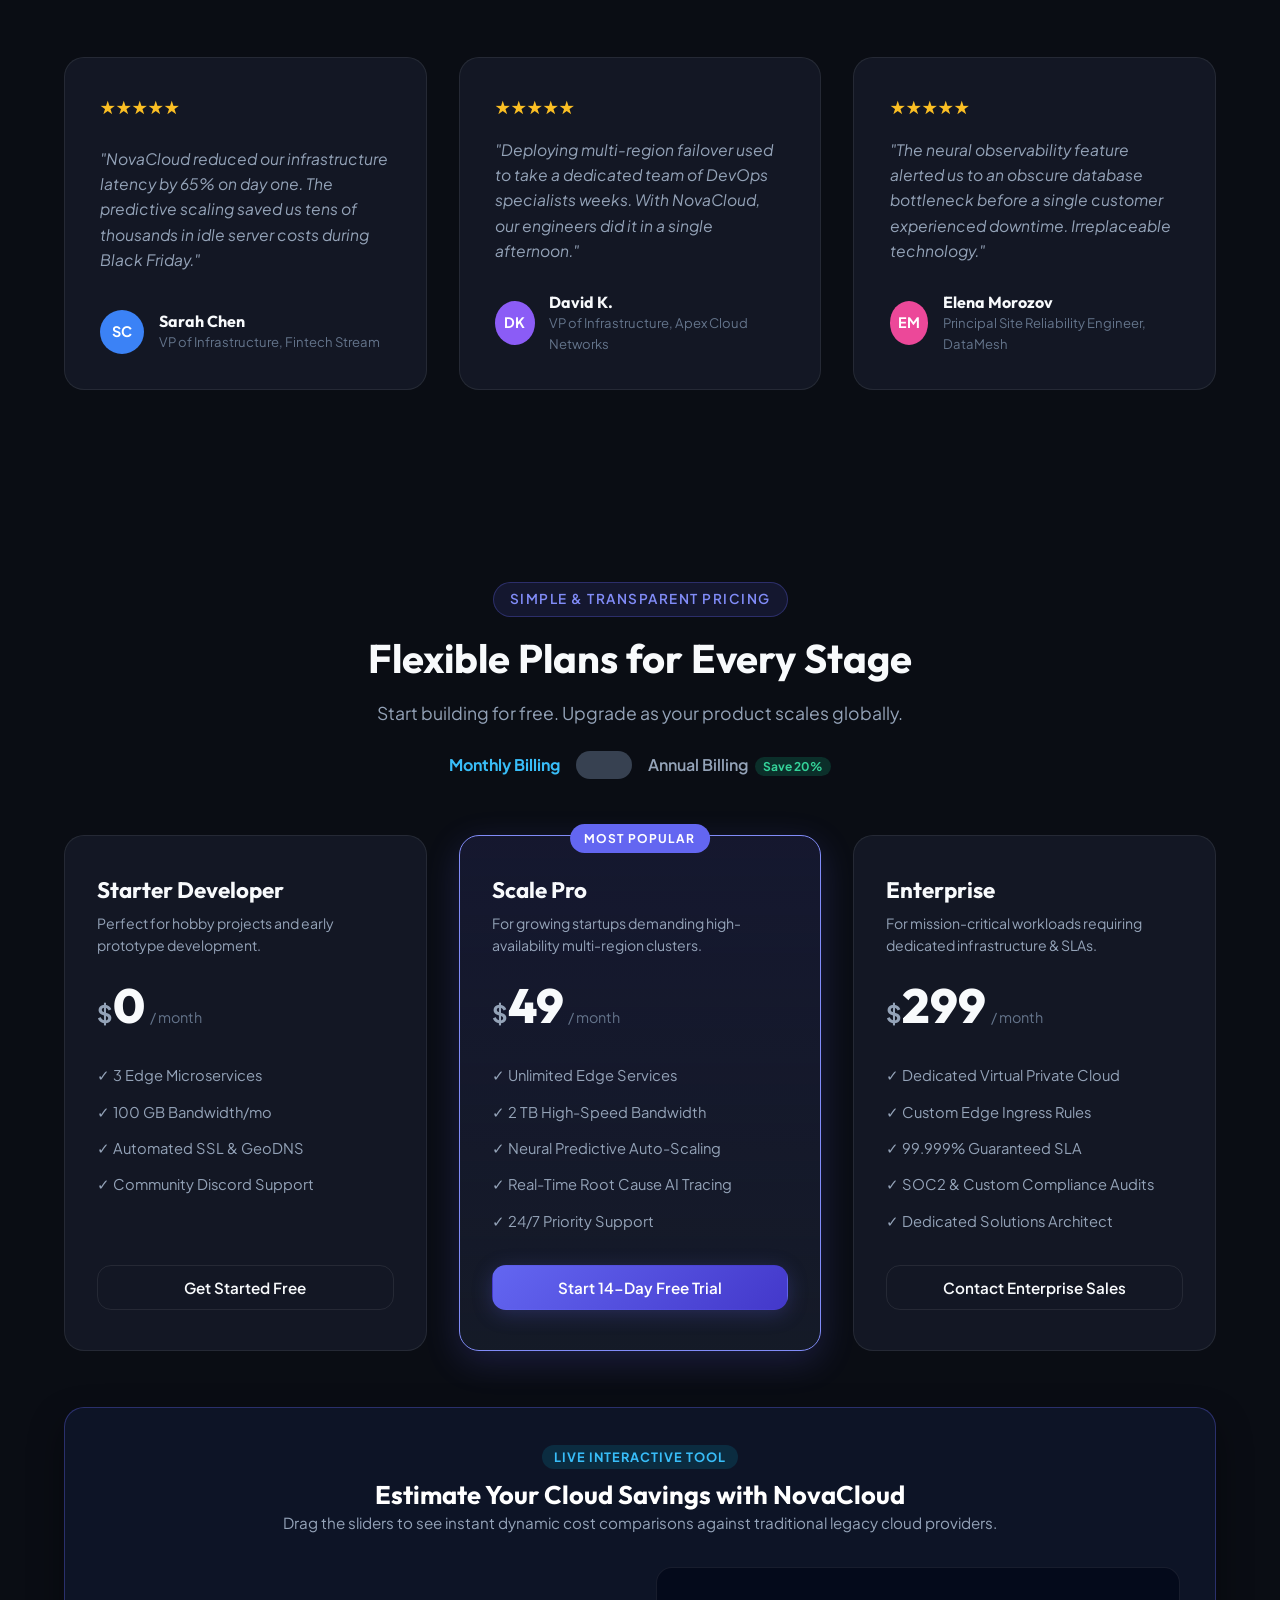
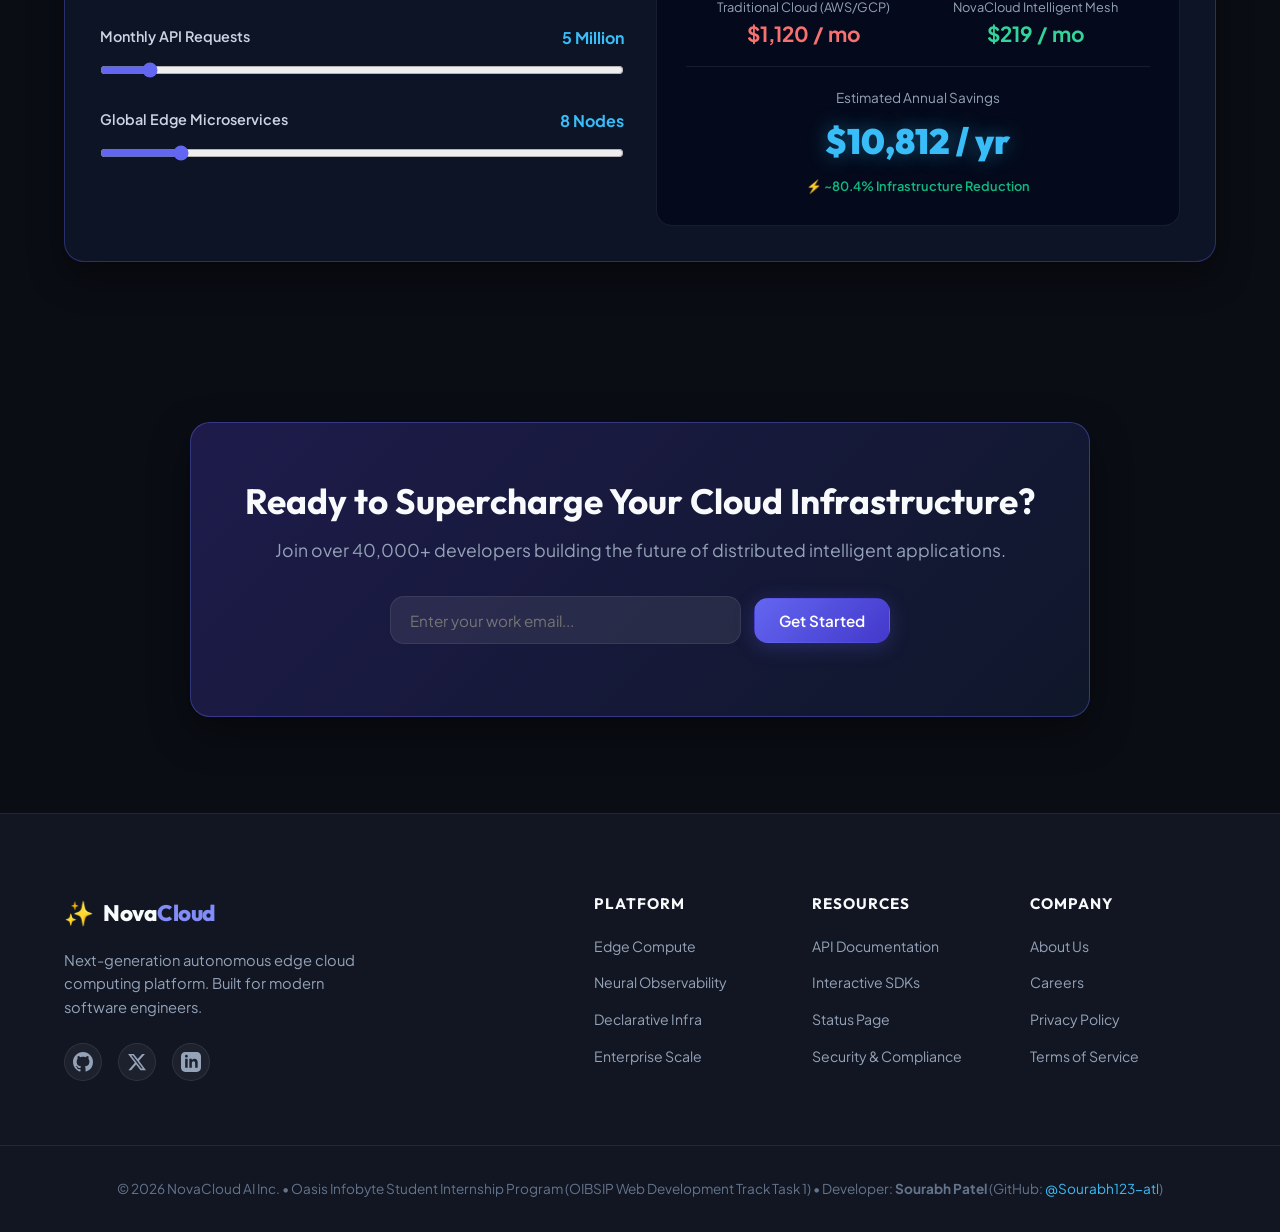
==== commit e614b875: "feat: upgrade 3 OIBSIP projects to production-grade apps, purge demo placeholders, and fix GitHub Pa" ====
--- a/WebDev-L1-LandingPage/index.html
+++ b/WebDev-L1-LandingPage/index.html
@@ -11,6 +11,18 @@
   <link rel="stylesheet" href="styles.css">
 </head>
 <body>
+  <!-- OIBSIP Candidate Navigation Bar -->
+  <div class="candidate-bar">
+    <div class="candidate-bar-inner">
+      <a href="../index.html" class="candidate-back-link">← Back to OIBSIP Hub</a>
+      <div class="candidate-info">
+        <span class="candidate-pill">OIBSIP Level 1 • Task 1</span>
+        <span>Developer: <strong>Sourabh Patel</strong></span>
+      </div>
+      <button id="btn-copy-caption" class="candidate-caption-btn" title="Copy ready-to-paste caption for LinkedIn">📋 Copy LinkedIn Post</button>
+    </div>
+  </div>
+
   <!-- Header & Sticky Navigation -->
   <header class="navbar-wrapper" id="navbar">
     <div class="nav-container">
@@ -203,6 +215,11 @@
     ddosProtection: <span class="c-string">'enterprise'</span>
   }
 });</code></pre>
+              <div class="terminal-actions" style="display:flex; justify-content:space-between; align-items:center; padding:12px 18px; background:#0d1117; border-top:1px solid rgba(255,255,255,0.08);">
+                <span id="deploy-status" style="font-size:0.85rem; color:#94a3b8; font-family:monospace;">● Cluster ready for deployment</span>
+                <button id="btn-run-deploy" class="btn btn-primary" style="padding:6px 14px; font-size:0.85rem; cursor:pointer;">▶ Simulate Deploy</button>
+              </div>
+              <div id="deploy-log" style="display:none; padding:12px 18px; background:#080b11; font-family:monospace; font-size:0.8rem; color:#34d399; line-height:1.6; border-top:1px dashed rgba(255,255,255,0.1);"></div>
             </div>
           </div>
         </div>
@@ -235,10 +252,10 @@
             <div class="rating-stars">★★★★★</div>
             <p class="testimonial-quote">"Deploying multi-region failover used to take a dedicated team of DevOps specialists weeks. With NovaCloud, our engineers did it in a single afternoon."</p>
             <div class="author-info">
-              <div class="author-avatar" style="background: #8b5cf6;">AR</div>
+              <div class="author-avatar" style="background: #8b5cf6;">DK</div>
               <div>
-                <h4 class="author-name">Alex Rivera</h4>
-                <p class="author-role">Chief Technology Officer, HyperScale Health</p>
+                <h4 class="author-name">David K.</h4>
+                <p class="author-role">VP of Infrastructure, Apex Cloud Networks</p>
               </div>
             </div>
           </div>
@@ -328,6 +345,51 @@
               <li>✓ Dedicated Solutions Architect</li>
             </ul>
             <button class="btn btn-outline" id="plan-btn-enterprise">Contact Enterprise Sales</button>
+          </div>
+        </div>
+
+        <!-- Live Interactive Cloud Savings ROI Calculator -->
+        <div class="roi-calculator-card" style="margin-top: 3.5rem; background: rgba(15, 23, 42, 0.85); border: 1px solid rgba(99, 102, 241, 0.35); border-radius: 20px; padding: 2.2rem; box-shadow: 0 15px 35px rgba(0,0,0,0.4);">
+          <div style="text-align: center; margin-bottom: 2rem;">
+            <span style="background: rgba(6, 182, 212, 0.15); color: #38bdf8; font-size: 0.8rem; font-weight: 700; padding: 4px 12px; border-radius: 9999px; text-transform: uppercase; letter-spacing: 1px;">Live Interactive Tool</span>
+            <h3 style="font-size: 1.6rem; margin-top: 0.6rem; color: #fff;">Estimate Your Cloud Savings with NovaCloud</h3>
+            <p style="color: #94a3b8; font-size: 0.95rem;">Drag the sliders to see instant dynamic cost comparisons against traditional legacy cloud providers.</p>
+          </div>
+
+          <div style="display: grid; grid-template-columns: repeat(auto-fit, minmax(280px, 1fr)); gap: 2rem; align-items: center;">
+            <div style="display: flex; flex-direction: column; gap: 1.5rem;">
+              <div>
+                <div style="display: flex; justify-content: space-between; margin-bottom: 0.5rem;">
+                  <label for="slider-requests" style="font-size: 0.9rem; font-weight: 600; color: #cbd5e1;">Monthly API Requests</label>
+                  <span id="display-requests" style="font-weight: 700; color: #38bdf8;">5 Million</span>
+                </div>
+                <input type="range" id="slider-requests" min="1" max="50" value="5" step="1" style="width: 100%; accent-color: #6366f1; cursor: pointer;">
+              </div>
+
+              <div>
+                <div style="display: flex; justify-content: space-between; margin-bottom: 0.5rem;">
+                  <label for="slider-nodes" style="font-size: 0.9rem; font-weight: 600; color: #cbd5e1;">Global Edge Microservices</label>
+                  <span id="display-nodes" style="font-weight: 700; color: #38bdf8;">8 Nodes</span>
+                </div>
+                <input type="range" id="slider-nodes" min="1" max="50" value="8" step="1" style="width: 100%; accent-color: #6366f1; cursor: pointer;">
+              </div>
+            </div>
+
+            <div style="background: rgba(2, 6, 23, 0.7); border: 1px solid rgba(255, 255, 255, 0.08); border-radius: 16px; padding: 1.8rem; text-align: center;">
+              <div style="display: flex; justify-content: space-around; margin-bottom: 1.2rem; border-bottom: 1px solid rgba(255, 255, 255, 0.08); padding-bottom: 1rem;">
+                <div>
+                  <div style="color: #94a3b8; font-size: 0.8rem;">Traditional Cloud (AWS/GCP)</div>
+                  <div id="cost-legacy" style="font-size: 1.3rem; font-weight: 700; color: #f87171;">$1,120 / mo</div>
+                </div>
+                <div>
+                  <div style="color: #94a3b8; font-size: 0.8rem;">NovaCloud Intelligent Mesh</div>
+                  <div id="cost-novacloud" style="font-size: 1.3rem; font-weight: 700; color: #34d399;">$219 / mo</div>
+                </div>
+              </div>
+              <div style="color: #94a3b8; font-size: 0.85rem; margin-bottom: 0.3rem;">Estimated Annual Savings</div>
+              <div id="cost-savings" style="font-size: 2.2rem; font-family: var(--font-heading); font-weight: 900; color: #38bdf8; text-shadow: 0 0 20px rgba(56, 189, 248, 0.4);">$10,812 / yr</div>
+              <div style="font-size: 0.8rem; color: #10b981; font-weight: 600; margin-top: 0.4rem;">⚡ ~80.4% Infrastructure Reduction</div>
+            </div>
           </div>
         </div>
       </div>
@@ -405,10 +467,15 @@
     </div>
     <div class="footer-bottom">
       <div class="container">
-        <p>&copy; 2026 NovaCloud AI Inc. Developed for Oasis Infobyte SIP Internship (Web Development Track Task 1).</p>
+        <p>&copy; 2026 NovaCloud AI Inc. • Oasis Infobyte Student Internship Program (OIBSIP Web Development Track Task 1) • Developer: <strong>Sourabh Patel</strong> (GitHub: <a href="https://github.com/Sourabh123-atl" target="_blank" style="color: #38bdf8;">@Sourabh123-atl</a>)</p>
       </div>
     </div>
   </footer>
+
+  <!-- Toast for Copying LinkedIn Caption -->
+  <div id="caption-toast" class="caption-toast">
+    <span>✅ Ready-to-post LinkedIn Caption copied to clipboard!</span>
+  </div>
 
   <script src="app.js"></script>
 </body>
--- a/WebDev-L1-LandingPage/styles.css
+++ b/WebDev-L1-LandingPage/styles.css
@@ -914,3 +914,86 @@
     gap: 2rem;
   }
 }
+
+/* Candidate Top Navigation Bar */
+.candidate-bar {
+  background: #030712;
+  border-bottom: 1px solid rgba(255, 255, 255, 0.1);
+  padding: 8px 16px;
+  position: relative;
+  z-index: 1100;
+  font-size: 0.85rem;
+}
+.candidate-bar-inner {
+  max-width: 1200px;
+  margin: 0 auto;
+  display: flex;
+  justify-content: space-between;
+  align-items: center;
+  flex-wrap: wrap;
+  gap: 12px;
+}
+.candidate-back-link {
+  color: #38bdf8;
+  text-decoration: none;
+  font-weight: 600;
+  display: inline-flex;
+  align-items: center;
+  gap: 4px;
+}
+.candidate-back-link:hover {
+  text-decoration: underline;
+}
+.candidate-info {
+  display: flex;
+  align-items: center;
+  gap: 10px;
+  color: #cbd5e1;
+}
+.candidate-pill {
+  background: rgba(99, 102, 241, 0.2);
+  color: #a5b4fc;
+  border: 1px solid rgba(99, 102, 241, 0.4);
+  padding: 2px 10px;
+  border-radius: 9999px;
+  font-size: 0.75rem;
+  font-weight: 700;
+}
+.candidate-caption-btn {
+  background: linear-gradient(135deg, #0284c7, #6366f1);
+  color: #fff;
+  border: none;
+  padding: 5px 12px;
+  border-radius: 6px;
+  font-weight: 600;
+  font-size: 0.8rem;
+  cursor: pointer;
+  transition: opacity 0.2s;
+}
+.candidate-caption-btn:hover {
+  opacity: 0.9;
+}
+
+/* Toast Alert */
+.caption-toast {
+  position: fixed;
+  bottom: 24px;
+  right: 24px;
+  background: #10b981;
+  color: #ffffff;
+  padding: 12px 20px;
+  border-radius: 10px;
+  font-size: 0.9rem;
+  font-weight: 600;
+  box-shadow: 0 10px 25px rgba(16, 185, 129, 0.4);
+  z-index: 99999;
+  transform: translateY(100px);
+  opacity: 0;
+  transition: all 0.3s cubic-bezier(0.16, 1, 0.3, 1);
+  pointer-events: none;
+}
+.caption-toast.show {
+  transform: translateY(0);
+  opacity: 1;
+}
+
